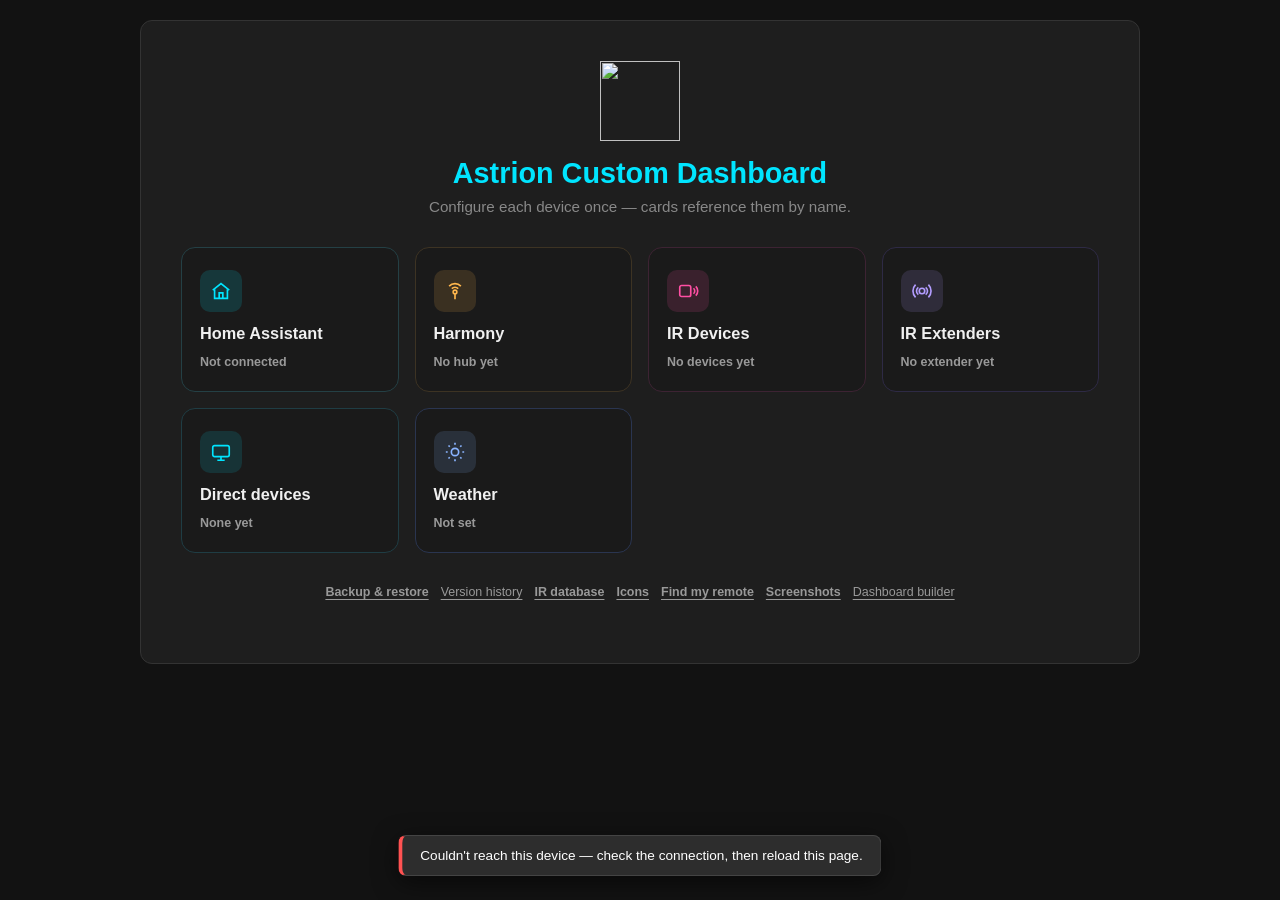
==== app/src/main/assets/docs/devices.html @ 2cccd1a4 "1.5.4-beta: Denon / Marantz receivers and HEOS directly, screenshots of the remote" ====
<!DOCTYPE html>
<html lang="en">
<head>
    <meta charset="UTF-8">
    <meta name="viewport" content="width=device-width, initial-scale=1">
    <title>Astrion Custom — Devices</title>
    <link rel="stylesheet" href="styles.css">
    <!-- Add to home screen (1.4.3): Astrion's icon and name on a phone's home screen. -->
    <link rel="manifest" href="manifest.json">
    <link rel="icon" type="image/png" sizes="192x192" href="icon-192.png">
    <link rel="apple-touch-icon" href="icon-180.png">
    <meta name="theme-color" content="#121212">
    <meta name="mobile-web-app-capable" content="yes">
    <meta name="apple-mobile-web-app-capable" content="yes">
    <meta name="apple-mobile-web-app-status-bar-style" content="black">
    <meta name="apple-mobile-web-app-title" content="Astrion">
</head>
<body>

<div class="layout" style="grid-template-columns:1fr;max-width:1000px;margin:0 auto">
    <div class="editor-pane" style="padding:32px 40px">

        <!-- ---- Home: hero + category tiles ---------------------------- -->
        <div id="viewHome">
            <div class="hub-hero">
                <img src="logo@2x.png" alt="">
                <h1 data-i18n="web_dev_astrion_custom_dashboard">Astrion Custom Dashboard</h1>
                <div class="subtitle" data-i18n="web_dev_configure_each_device_once_cards_reference">Configure each device once — cards reference them by name.</div>
                <div class="subtitle" id="remoteIdentity" style="margin-top:6px;display:none">
                    <span data-i18n="web_dev_this_remote">This remote:</span> <b id="remoteNameLabel"></b>
                    <button type="button" class="secondary" style="margin:0 0 0 6px;padding:2px 10px" onclick="renameRemote()" data-i18n="web_dev_rename">Rename</button>
                </div>
            </div>

            <div class="tile-grid">
                <button type="button" class="tile tile-ha" onclick="showView('viewHa')">
                    <span class="tile-icon"><svg width="22" height="22" viewBox="0 0 24 24" fill="none" stroke="currentColor" stroke-width="1.8" aria-hidden="true"><path d="M3 11l9-7 9 7"></path><path d="M5 10v10h14V10"></path><path d="M10 20v-6h4v6"></path></svg></span>
                    <span class="tile-name" data-i18n="web_config_ha_heading">Home Assistant</span>
                    <span class="tile-count" id="tileHaCount" data-i18n="web_dev_not_connected">Not connected</span>
                </button>
                <button type="button" class="tile tile-harmony" onclick="showView('viewHarmony')">
                    <span class="tile-icon"><svg width="22" height="22" viewBox="0 0 24 24" fill="none" stroke="currentColor" stroke-width="1.8" aria-hidden="true"><circle cx="12" cy="13" r="2"></circle><path d="M8.5 9.5a5 5 0 0 1 7 0M5.6 6.6a9 9 0 0 1 12.8 0M12 15v6"></path></svg></span>
                    <span class="tile-name" data-i18n="web_dev_harmony">Harmony</span>
                    <span class="tile-count" id="tileHarmonyCount" data-i18n="web_dev_no_hub_yet">No hub yet</span>
                </button>
                <button type="button" class="tile tile-ir" onclick="showView('viewIr')">
                    <span class="tile-icon"><svg width="22" height="22" viewBox="0 0 24 24" fill="none" stroke="currentColor" stroke-width="1.8" aria-hidden="true"><rect x="3" y="6" width="12" height="12" rx="2"></rect><path d="M18 9a4 4 0 0 1 0 6M20.5 7a7 7 0 0 1 0 10"></path></svg></span>
                    <span class="tile-name" data-i18n="web_dev_ir_devices">IR Devices</span>
                    <span class="tile-count" id="tileIrCount" data-i18n="web_dev_no_devices_yet">No devices yet</span>
                </button>
                <button type="button" class="tile tile-extender" onclick="showView('viewExtender')">
                    <span class="tile-icon"><svg width="22" height="22" viewBox="0 0 24 24" fill="none" stroke="currentColor" stroke-width="1.8" aria-hidden="true"><circle cx="12" cy="12" r="3"></circle><path d="M5 5a10 10 0 0 0 0 14M19 5a10 10 0 0 1 0 14M8 8a5 5 0 0 0 0 8M16 8a5 5 0 0 1 0 8"></path></svg></span>
                    <span class="tile-name" data-i18n="web_dev_ir_extenders">IR Extenders</span>
                    <span class="tile-count" id="tileExtenderCount" data-i18n="web_dev_no_extender_yet">No extender yet</span>
                </button>
                <button type="button" class="tile tile-direct" onclick="showView('viewDirect')">
                    <span class="tile-icon"><svg width="22" height="22" viewBox="0 0 24 24" fill="none" stroke="currentColor" stroke-width="1.8" aria-hidden="true"><rect x="3" y="5" width="18" height="12" rx="2"></rect><path d="M8 21h8M12 17v4"></path></svg></span>
                    <span class="tile-name" data-i18n="web_dev_direct">Direct devices</span>
                    <span class="tile-count" id="tileDirectCount" data-i18n="web_dev_direct_none">None yet</span>
                </button>
                <button type="button" class="tile tile-weather" onclick="showView('viewWeather')">
                    <span class="tile-icon"><svg width="22" height="22" viewBox="0 0 24 24" fill="none" stroke="currentColor" stroke-width="1.8" aria-hidden="true"><circle cx="12" cy="12" r="4"></circle><path d="M12 2v2M12 20v2M4.9 4.9l1.4 1.4M17.7 17.7l1.4 1.4M2 12h2M20 12h2M4.9 19.1l1.4-1.4M17.7 6.3l1.4-1.4"></path></svg></span>
                    <span class="tile-name" data-i18n="web_dev_weather">Weather</span>
                    <span class="tile-count" id="tileWeatherCount" data-i18n="web_dev_weather_not_set">Not set</span>
                </button>
            </div>

            <div class="utility-row">
                <button type="button" class="link-btn" onclick="showView('viewBackup')" data-i18n="web_dev_backup_and_restore">Backup &amp; restore</button>
                <a href="/builder/#history" data-i18n="web_history_title">Version history</a>
                <button type="button" class="link-btn" onclick="showView('viewIrDatabase')" data-i18n="web_dev_ir_database">IR database</button>
                <button type="button" class="link-btn" onclick="showView('viewIcons')" data-i18n="web_config_icons_heading">Icons</button>
                <button type="button" class="link-btn" onclick="showView('viewRing')" data-i18n="web_config_ring_heading">Find my remote</button>
                <button type="button" class="link-btn" onclick="showView('viewScreenshots')" data-i18n="web_shots_heading">Screenshots</button>
                <a href="/builder/" data-i18n="web_dev_dashboard_builder">Dashboard builder</a>
            </div>
        </div>

        <!-- ---- Home Assistant ------------------------------------------ -->
        <div id="viewHa" class="category-view">
            <button type="button" class="back-link" onclick="showView('viewHome')" data-i18n="web_dev_devices">← Devices</button>
            <h2 class="view-title"><svg width="24" height="24" viewBox="0 0 24 24" fill="none" stroke="currentColor" stroke-width="1.8" aria-hidden="true"><path d="M3 11l9-7 9 7"></path><path d="M5 10v10h14V10"></path><path d="M10 20v-6h4v6"></path></svg><span data-i18n="web_config_ha_heading">Home Assistant</span></h2>

            <div class="section-box">
                <div id="haConnectionSummary" class="hint" data-i18n="web_dev_not_connected_2">Not connected.</div>
                <div class="btn-row" style="margin-top:10px">
                    <button type="button" class="secondary" onclick="openDeviceForm('ha')" data-i18n="web_dev_connection_settings">Connection settings</button>
                </div>
            </div>

            <div id="haDevicesList" style="margin:14px 0"></div>
            <div class="btn-row">
                <button type="button" onclick="openDeviceForm('haEntity')" data-i18n="web_dev_add_device">+ Add device</button>
            </div>

            <div id="haForm" class="section-box" style="display:none;margin-top:14px">
                <h3 class="subsection-title" style="margin-top:0" data-i18n="web_dev_connection">Connection</h3>
                <label>URL</label>
                <input type="text" id="haUrl" placeholder="http://192.168.1.50:8123" data-i18n-attr="placeholder:web_dev_http_192_168_1_50_8123">
                <label data-i18n="web_dev_long_lived_access_token">Long-lived access token</label>
                <input type="password" id="haToken">
                <label data-i18n="web_dev_webhook_id_optional_instant_push_instead">Webhook id (optional — instant push instead of polling)</label>
                <input type="text" id="haWebhookId" placeholder="astrion_push" data-i18n-attr="placeholder:web_dev_astrion_push">
                <div class="btn-row" style="margin-top:10px">
                    <button id="saveHaBtn" onclick="saveHa()" data-i18n="web_save">Save</button>
                    <button class="secondary" onclick="closeDeviceForms()" data-i18n="web_cancel">Cancel</button>
                    <button id="removeHaBtn" class="secondary" style="display:none;color:#ff8a8a" onclick="removeHa()" data-i18n="web_config_harmony_remove_button">Remove</button>
                </div>
            </div>

            <div id="haEntityForm" class="section-box" style="display:none;margin-top:14px">
                <h3 class="subsection-title" style="margin-top:0" data-i18n="web_dev_add_device_2">Add device</h3>
                <div class="hint" data-i18n="web_dev_pick_one_entity_from_home_assistant">
                    Pick one entity from Home Assistant and give it a name — it'll show up
                    under that name in the matching card type in the dashboard builder,
                    instead of typing/guessing its raw entity id there.
                </div>
                <label data-i18n="web_dev_type">Type</label>
                <select id="haEntityDomain" onchange="onHaEntityDomainChange()">
                    <option value="light" data-i18n="web_dev_light">Light</option>
                    <option value="switch" data-i18n="web_dev_switch">Switch</option>
                    <option value="cover" data-i18n="web_dev_cover">Cover</option>
                    <option value="climate" data-i18n="web_preview_climate_name">Climate</option>
                    <option value="media_player" data-i18n="web_dev_media_player">Media Player</option>
                    <option value="camera" data-i18n="web_preview_camera_name">Camera</option>
                    <option value="fan" data-i18n="climate_fan_caption">Fan</option>
                    <option value="vacuum" data-i18n="vacuum_default_name">Vacuum</option>
                    <option value="weather" data-i18n="web_dev_weather">Weather</option>
                    <option value="select" data-i18n="web_dev_select_input_select_select">Select (input_select / select)</option>
                </select>
                <label data-i18n="web_dev_entity">Entity</label>
                <select id="haEntityId" onchange="onHaEntityPicked()"></select>
                <div id="haEntityUnavailableHint" class="hint" style="display:none;color:#e0a000" data-i18n="web_dev_not_connected_to_home_assistant_or">
                    Not connected to Home Assistant, or no entities of this type were found.
                </div>
                <label data-i18n="web_config_harmony_name_label">Name</label>
                <input type="text" id="haEntityName" placeholder="e.g., Salon TV" data-i18n-attr="placeholder:web_dev_e_g_salon_tv">
                <div class="btn-row" style="margin-top:10px">
                    <button id="saveHaEntityBtn" onclick="saveHaEntity()" data-i18n="web_save">Save</button>
                    <button class="secondary" onclick="closeDeviceForms()" data-i18n="web_cancel">Cancel</button>
                    <button id="removeHaEntityBtn" class="secondary" style="display:none;color:#ff8a8a" onclick="removeHaEntityFromForm()" data-i18n="web_config_harmony_remove_button">Remove</button>
                </div>
            </div>
        </div>

        <!-- ---- Harmony --------------------------------------------------- -->
        <div id="viewHarmony" class="category-view">
            <button type="button" class="back-link" onclick="showView('viewHome')" data-i18n="web_dev_devices">← Devices</button>
            <h2 class="view-title"><svg width="24" height="24" viewBox="0 0 24 24" fill="none" stroke="currentColor" stroke-width="1.8" aria-hidden="true"><circle cx="12" cy="13" r="2"></circle><path d="M8.5 9.5a5 5 0 0 1 7 0M5.6 6.6a9 9 0 0 1 12.8 0M12 15v6"></path></svg><span data-i18n="web_dev_harmony">Harmony</span></h2>

            <div id="harmonyHubsList" style="margin-bottom:14px"></div>
            <div class="btn-row">
                <button type="button" onclick="openDeviceForm('harmony')" data-i18n="web_dev_add_hub">+ Add hub</button>
            </div>

            <div id="harmonyForm" class="section-box" style="display:none;margin-top:14px">
                <h3 class="subsection-title" style="margin-top:0" data-i18n="web_dev_hub">Hub</h3>
                <label data-i18n="web_config_harmony_name_label">Name</label>
                <input type="text" id="hubName" placeholder="e.g., Living Room Hub" data-i18n-attr="placeholder:web_dev_e_g_living_room_hub">
                <label data-i18n="web_config_harmony_ip_label">IP address</label>
                <input type="text" id="hubIp" placeholder="192.168.1.60">
                <label data-i18n="web_dev_hub_id">Hub id</label>
                <div class="btn-row">
                    <input type="text" id="hubHubId" placeholder="auto-detected from the IP" style="flex:1" data-i18n-attr="placeholder:web_dev_auto_detected_from_the_ip">
                    <button type="button" id="discoverHubIdBtn" class="secondary" onclick="discoverHarmonyHubId()" data-i18n="web_config_harmony_discover_button">Auto-detect ID</button>
                </div>
                <div class="btn-row" style="margin-top:10px">
                    <button id="saveHarmonyHubBtn" onclick="saveHarmonyHub()" data-i18n="web_save">Save</button>
                    <button class="secondary" onclick="closeDeviceForms()" data-i18n="web_cancel">Cancel</button>
                    <button id="removeHarmonyHubBtn" class="secondary" style="display:none;color:#ff8a8a" onclick="removeHarmonyHubFromForm()" data-i18n="web_config_harmony_remove_button">Remove</button>
                </div>
            </div>
        </div>

        <!-- ---- IR Extenders ------------------------------------------------ -->
        <div id="viewExtender" class="category-view">
            <button type="button" class="back-link" onclick="showView('viewHome')" data-i18n="web_dev_devices">← Devices</button>
            <h2 class="view-title"><svg width="24" height="24" viewBox="0 0 24 24" fill="none" stroke="currentColor" stroke-width="1.8" aria-hidden="true"><circle cx="12" cy="12" r="3"></circle><path d="M5 5a10 10 0 0 0 0 14M19 5a10 10 0 0 1 0 14M8 8a5 5 0 0 0 0 8M16 8a5 5 0 0 1 0 8"></path></svg><span data-i18n="web_dev_ir_extenders">IR Extenders</span></h2>
            <details class="direct-about"><summary data-i18n="web_dev_direct_about">How it works</summary>
            <div class="hint" style="margin-bottom:10px" data-i18n-html="web_dev_extenders_hint">
                Network-connected WiFi IR blasters — point an IR device at one instead of this remote's own built-in IR when it needs to reach a closed cabinet or another room. No Home Assistant required.
                See <a href="https://github.com/dckiller51/astrion-ir-extender" target="_blank" rel="noopener">astrion-ir-extender</a> for the firmware.
            </div>
            </details>
            <div id="extendersList" style="margin-bottom:14px"></div>
            <div class="btn-row">
                <button type="button" onclick="openDeviceForm('extender')" data-i18n="web_dev_add_extender">+ Add extender</button>
            </div>

            <div id="extenderForm" class="section-box" style="display:none;margin-top:14px">
                <h3 class="subsection-title" style="margin-top:0" data-i18n="web_dev_extender">Extender</h3>
                <label data-i18n="web_config_harmony_name_label">Name</label>
                <input type="text" id="extenderName" placeholder="e.g., Living Room Cabinet" data-i18n-attr="placeholder:web_dev_e_g_living_room_cabinet">
                <label data-i18n="web_dev_ip_address_or_hostname">IP address or hostname</label>
                <input type="text" id="extenderHost" placeholder="192.168.1.80">
                <label data-i18n="web_dev_mac_address">MAC address</label>
                <input type="text" id="extenderMac" placeholder="2C:B4:71:FF:C7:98">
                <div class="hint" data-i18n-html="web_dev_extender_mac_hint">
                    Both are on the extender's own web page — open <code>http://&lt;its-ip&gt;/</code> in a browser and look for "Mac Address".
                    The MAC is what keeps this extender's identity stable: IR devices point at it by an id derived from the MAC, so you can rename it,
                    move it to a new IP, or even remove and re-add it later without breaking every device that uses it.
                </div>
                <label style="margin-top:10px" data-i18n="web_dev_extender_outputs">IR outputs</label>
                <select id="extenderOutputs">
                    <option value="1" data-i18n="web_dev_extender_outputs_1">1 (most extenders)</option>
                    <option value="3" data-i18n="web_dev_extender_outputs_3">3: KinCony KC868-AGv3 (built-in LEDs + 2 cables)</option>
                </select>
                <div class="btn-row" style="margin-top:10px">
                    <button id="saveExtenderBtn" onclick="saveExtender()" data-i18n="web_save">Save</button>
                    <button class="secondary" onclick="closeDeviceForms()" data-i18n="web_cancel">Cancel</button>
                    <button id="removeExtenderBtn" class="secondary" style="display:none;color:#ff8a8a" onclick="removeExtenderFromForm()" data-i18n="web_config_harmony_remove_button">Remove</button>
                </div>
            </div>
        </div>

        <!-- ---- Harmony devices / commands (browse + alias) ------------------ -->
        <div id="viewHarmonyDevices" class="category-view">
            <button type="button" class="back-link" onclick="showView('viewHarmony')" data-i18n="web_dev_harmony_2">← Harmony</button>
            <h2 id="harmonyDevicesHubName" style="margin-top:0" data-i18n="web_activity_step_devices">Devices</h2>
            <div id="harmonyDevicesList"></div>
        </div>

        <div id="viewHarmonyCommands" class="category-view">
            <button type="button" class="back-link" onclick="showView('viewHarmonyDevices')" data-i18n="web_dev_devices">← Devices</button>
            <h2 id="harmonyCommandsDeviceName" style="margin-top:0" data-i18n="web_dev_commands">Commands</h2>
            <div class="hint" data-i18n="web_dev_harmony_s_own_name_for_each">
                Harmony's own name for each button, and an optional alias — when set,
                shown instead everywhere you pick a command elsewhere in this app
                (scene tiles, hotkeys, Activities).
            </div>
            <div id="harmonyCommandsList" style="margin-top:14px"></div>
        </div>

        <!-- ---- IR Devices -------------------------------------------------- -->
        <div id="viewIr" class="category-view">
            <button type="button" class="back-link" onclick="showView('viewHome')" data-i18n="web_dev_devices">← Devices</button>
            <h2 class="view-title"><svg width="24" height="24" viewBox="0 0 24 24" fill="none" stroke="currentColor" stroke-width="1.8" aria-hidden="true"><rect x="3" y="6" width="12" height="12" rx="2"></rect><path d="M18 9a4 4 0 0 1 0 6M20.5 7a7 7 0 0 1 0 10"></path></svg><span data-i18n="web_dev_ir_devices">IR Devices</span></h2>
            <div class="hint" data-i18n="web_dev_a_registry_of_named_ir_commands">
                A registry of named IR commands per physical device — works fully offline,
                no Harmony hub, no Home Assistant, no cloud. Referenced by scene_grid tiles
                and by Activities in the dashboard builder.
            </div>

            <div id="irDevicesList" style="margin:14px 0"></div>
            <div class="btn-row">
                <button type="button" onclick="openDeviceForm('ir')" data-i18n="web_dev_add_device">+ Add device</button>
            </div>

            <div id="irForm" class="section-box" style="display:none;margin-top:14px">
                <h3 class="subsection-title" style="margin-top:0" data-i18n="web_harmony_label_device">Device</h3>
                <label data-i18n="web_ui_device_name_label">Device name</label>
                <input type="text" id="irDevName" placeholder="e.g., TV Salon" data-i18n-attr="placeholder:web_ui_device_name_placeholder">

                <label style="margin-top:10px" data-i18n="web_ui_ir_source_question">Where do this device's commands come from?</label>
                <label class="inline-check">
                    <input type="radio" name="irSourceMode" value="inline" checked onchange="onIrSourceModeChange()"> <span data-i18n="web_ui_ir_source_inline">Paste Pronto codes by hand — for a one-off button, or something you learned yourself</span></label>
                <label class="inline-check">
                    <input type="radio" name="irSourceMode" value="reference" onchange="onIrSourceModeChange()"> <span data-i18n="web_ui_ir_source_reference">Reference the ir-database — for a device you picked with the ir-database picker and copied onto the remote</span></label>

                <div id="irInlineForm">
                    <label style="margin-top:10px" data-i18n="web_ui_pronto_label">Paste a Pronto Hex code</label>
                    <input type="text" id="irManualPronto" placeholder="0000 006D 0022 0000 00AC 00AC 0016 0016 ...">
                    <input type="text" id="irManualLabel" placeholder='Label (optional, e.g. "Power")' style="margin-top:6px" data-i18n-attr="placeholder:web_ui_command_label_placeholder">

                    <label style="margin-top:10px" data-i18n="web_ui_save_command_as">Save this command as</label>
                    <input type="text" id="irCommandId" placeholder="e.g., power, hdmi1, volume_up" data-i18n-attr="placeholder:web_ui_command_id_placeholder">
                    <div class="btn-row">
                        <button type="button" class="secondary" onclick="addIrCommand()" data-i18n="web_ui_add_command">+ Add command</button>
                    </div>

                    <div id="irCommandsList" style="margin-top:12px"></div>
                </div>

                <div id="irRefForm" style="display:none">
                    <div class="hint" style="margin-top:10px" id="irRefHint" data-i18n-html="web_dev_ir_ref_hint">
                        Must match exactly what you copied into <code>/sdcard/astrion/ir-database/</code> on the
                        remote — the app resolves the actual commands from that file at runtime, this page
                        never touches ir-database/ itself.
                    </div>

                    <div id="irOnDeviceQuickPick" style="display:none">
                        <label style="margin-top:10px" data-i18n="web_ui_ir_ondevice_label">Already on this remote — pick one</label>
                        <select id="irOnDeviceCategory" onchange="onIrOnDeviceCategoryChange()"><option value="" data-i18n="web_ui_pick_category">— category —</option></select>
                        <select id="irOnDeviceBrand" onchange="onIrOnDeviceBrandChange()" disabled><option value="" data-i18n="web_ui_pick_brand_disabled">— select a category first —</option></select>
                        <select id="irOnDeviceModel" onchange="onIrOnDeviceModelChange()" disabled><option value="" data-i18n="web_ui_pick_model_disabled">— select a brand first —</option></select>
                    </div>

                    <label style="margin-top:10px" data-i18n="web_ui_category_label">Category</label>
                    <select id="irRefCategory"></select>
                    <label data-i18n="web_ui_brand_label">Brand</label>
                    <input type="text" id="irRefBrand" placeholder="e.g., LG" data-i18n-attr="placeholder:web_ui_brand_placeholder">
                    <label data-i18n="web_ui_model_label">Model</label>
                    <input type="text" id="irRefModel" placeholder="e.g., OLED65B8" data-i18n-attr="placeholder:web_ui_model_placeholder">
                    <label style="margin-top:10px" data-i18n="web_dev_known_command_ids_optional_comma_separated">Known command ids (optional, comma-separated — just for autocomplete above and in scene_grid tiles)</label>
                    <input type="text" id="irRefKnownCommands" placeholder="power, hdmi1, volume_up, mute" data-i18n-attr="placeholder:web_dev_power_hdmi1_volume_up_mute">
                </div>

                <label style="margin-top:10px" data-i18n="web_dev_where_should_this_device_s_commands">Where should this device's commands actually get sent from?</label>
                <select id="irTargetSelect" onchange="updateIrOutputRow()"><option value="" data-i18n="web_dev_this_remote_s_own_ir_blaster">— this remote's own IR blaster —</option></select>
                <div class="hint" data-i18n-html="web_dev_ir_target_hint">
                    Same for every card/hotkey that references this device — set it once here, not per-card. Only IR-database-referenced devices (not hand-pasted commands) can target an extender right now.
                    Need one added? Go to <a href="javascript:void(0)" onclick="showView('viewExtender')">IR Extenders</a>.
                </div>
                <div id="irOutputRow" style="display:none">
                    <label style="margin-top:10px" data-i18n="web_dev_ir_output">IR output</label>
                    <select id="irOutputSelect">
                        <option value="1" data-i18n="web_dev_ir_output_1">Built-in IR LEDs</option>
                        <option value="2" data-i18n="web_dev_ir_output_2">Extension cable 1</option>
                        <option value="3" data-i18n="web_dev_ir_output_3">Extension cable 2</option>
                    </select>
                    <div class="hint" data-i18n="web_dev_ir_output_hint">Which of the extender's IR outputs sends this device's commands: stick an extension cable's emitter on the device in a closed cabinet.</div>
                </div>

                <div class="btn-row">
                    <button id="saveIrDeviceBtn" onclick="saveIrDevice()" data-i18n="web_save">Save</button>
                    <button class="secondary" onclick="closeDeviceForms()" data-i18n="web_cancel">Cancel</button>
                    <button id="removeIrDeviceBtn" class="secondary" style="display:none;color:#ff8a8a" onclick="removeIrDeviceFromForm()" data-i18n="web_config_harmony_remove_button">Remove</button>
                </div>
            </div>
        </div>

        <!-- ---- Direct devices (1.4.9): Apple TV, Android TV (androidtv/*.kt), Zidoo / Eversolo
             (zidoo/*.kt) and the ones to come, one tab per kind of device ---------------- -->
        <div id="viewDirect" class="category-view">
            <button type="button" class="back-link" onclick="showView('viewHome')" data-i18n="web_dev_devices">← Devices</button>
            <h2 class="view-title"><svg width="24" height="24" viewBox="0 0 24 24" fill="none" stroke="currentColor" stroke-width="1.8" aria-hidden="true"><rect x="3" y="5" width="18" height="12" rx="2"></rect><path d="M8 21h8M12 17v4"></path></svg><span data-i18n="web_dev_direct">Direct devices</span></h2>
            <div class="hint" style="margin-bottom:14px" data-i18n="web_dev_direct_hint">Controlled by the remote itself over your network, without Home Assistant.</div>
            <div class="direct-tabs" role="tablist">
                <button type="button" role="tab" class="direct-tab" data-tab="tv" onclick="showDirectTab('tv')"><svg width="18" height="18" viewBox="0 0 24 24" fill="none" stroke="currentColor" stroke-width="1.8" aria-hidden="true"><rect x="3" y="5" width="18" height="12" rx="2"></rect><path d="M8 21h8"></path></svg><span data-i18n="web_dev_direct_tab_tv">TV &amp; box</span><span class="direct-count" id="directCountTv">0</span></button>
                <button type="button" role="tab" class="direct-tab" data-tab="players" onclick="showDirectTab('players')"><svg width="18" height="18" viewBox="0 0 24 24" fill="none" stroke="currentColor" stroke-width="1.8" aria-hidden="true"><rect x="3" y="7" width="18" height="10" rx="2"></rect><path d="M10 10l4 2-4 2z"></path></svg><span data-i18n="web_dev_direct_tab_players">Players</span><span class="direct-count" id="directCountPlayers">0</span></button>
                <button type="button" role="tab" class="direct-tab" data-tab="audio" onclick="showDirectTab('audio')"><svg width="18" height="18" viewBox="0 0 24 24" fill="none" stroke="currentColor" stroke-width="1.8" aria-hidden="true"><rect x="6" y="3" width="12" height="18" rx="2"></rect><circle cx="12" cy="14" r="3"></circle><circle cx="12" cy="7" r="1"></circle></svg><span data-i18n="web_dev_direct_tab_audio">Audio</span><span class="direct-count" id="directCountAudio">0</span></button>
                <button type="button" role="tab" class="direct-tab" data-tab="light" onclick="showDirectTab('light')"><svg width="18" height="18" viewBox="0 0 24 24" fill="none" stroke="currentColor" stroke-width="1.8" aria-hidden="true"><path d="M9 18h6M10 21h4M12 3a6 6 0 0 0-4 10.5c.8.8 1 1.5 1 2.5h6c0-1 .2-1.7 1-2.5A6 6 0 0 0 12 3z"></path></svg><span data-i18n="web_dev_direct_tab_light">Lighting</span><span class="direct-count">0</span></button>
            </div>
            <div class="direct-pane" data-pane="tv">
<div id="viewAppleTv" class="direct-block">
            <h3 class="direct-block-title"><svg width="20" height="20" viewBox="0 0 24 24" fill="none" stroke="currentColor" stroke-width="1.8" aria-hidden="true"><rect x="4" y="8" width="16" height="9" rx="2"></rect><path d="M9 20h6"></path></svg><span data-i18n="web_dev_apple_tv">Apple TV</span></h3>
            <details class="direct-about"><summary data-i18n="web_dev_direct_about">How it works</summary>
            <div class="hint" style="margin-bottom:10px" data-i18n-html="web_dev_atv_hint">
                Control an Apple TV directly over your network — no Home Assistant and no Harmony hub needed.
                Each paired Apple TV shows up as a <code>media_player</code> entity (for example <code>media_player.appletv_salon</code>)
                that any media player / source card, button or hotkey can use, and the Apple TV remote card can target it too.
                Your phone or this remote must be on the same network as the Apple TV.
            </div>
            </details>
            <div id="appleTvsList" style="margin-bottom:14px"></div>
            <div class="btn-row">
                <button type="button" onclick="openDeviceForm('appleTv')" data-i18n="web_dev_add_apple_tv">+ Add Apple TV</button>
            </div>

            <div id="appleTvForm" class="section-box" style="display:none;margin-top:14px">
                <h3 class="subsection-title" style="margin-top:0" data-i18n="web_dev_add_an_apple_tv">Add an Apple TV</h3>
                <div id="appleTvScanBox">
                    <div id="appleTvScanStatus" class="hint" data-i18n="web_dev_searching_your_network">Searching your network…</div>
                    <div id="appleTvScanResults" style="margin-top:8px"></div>
                    <div class="btn-row" style="margin-top:10px">
                        <button type="button" class="secondary" onclick="scanAppleTvs()" data-i18n="web_dev_search_again">Search again</button>
                        <button type="button" class="secondary" onclick="closeDeviceForms()" data-i18n="web_cancel">Cancel</button>
                    </div>
                </div>
                <div id="appleTvPinBox" style="display:none">
                    <div class="hint" style="margin-bottom:10px" data-i18n="web_dev_a_4_digit_code_is_now">
                        A 4-digit code is now showing on your TV screen. Enter it below to finish pairing.
                    </div>
                    <label data-i18n="web_dev_code_shown_on_the_tv">Code shown on the TV</label>
                    <input type="text" id="appleTvPin" inputmode="numeric" maxlength="4" placeholder="1234" autocomplete="off">
                    <label data-i18n="web_config_harmony_name_label">Name</label>
                    <input type="text" id="appleTvName" placeholder="e.g., Living Room" data-i18n-attr="placeholder:web_card_ph_name_room">
                    <div class="btn-row" style="margin-top:10px">
                        <button id="appleTvFinishBtn" type="button" onclick="finishAppleTvPairing()" data-i18n="web_dev_pair">Pair</button>
                        <button type="button" class="secondary" onclick="closeDeviceForms()" data-i18n="web_cancel">Cancel</button>
                    </div>
                </div>
                <div id="appleTvMrpOfferBox" style="display:none">
                    <div class="hint" style="margin-bottom:10px" data-i18n-html="web_dev_atv_mrp_offer_hint">
                        Paired. You can also pair for <strong>Now Playing info</strong> (title, artist, artwork,
                        position) — this is a separate, optional pairing; your TV will show a second code. Skip it
                        any time and add it later from the list.
                    </div>
                    <div class="btn-row">
                        <button type="button" onclick="scanAppleTvMrp()" data-i18n="web_dev_also_get_now_playing_info">Also get Now Playing info</button>
                        <button type="button" class="secondary" onclick="closeDeviceForms()" data-i18n="web_dev_skip_for_now">Skip for now</button>
                    </div>
                </div>
                <div id="appleTvMrpScanBox" style="display:none">
                    <div id="appleTvMrpScanStatus" class="hint" data-i18n="web_dev_searching_for_the_now_playing_service">Searching for the Now Playing service…</div>
                    <div id="appleTvMrpScanResults" style="margin-top:8px"></div>
                    <div class="btn-row" style="margin-top:10px">
                        <button type="button" class="secondary" onclick="scanAppleTvMrp()" data-i18n="web_dev_search_again">Search again</button>
                        <button type="button" class="secondary" onclick="closeDeviceForms()" data-i18n="web_cancel">Cancel</button>
                    </div>
                </div>
                <div id="appleTvMrpPinBox" style="display:none">
                    <div class="hint" style="margin-bottom:10px" data-i18n="web_dev_a_second_4_digit_code_is">
                        A second 4-digit code is now showing on your TV. Enter it below to finish.
                    </div>
                    <label data-i18n="web_dev_code_shown_on_the_tv">Code shown on the TV</label>
                    <input type="text" id="appleTvMrpPin" inputmode="numeric" maxlength="4" placeholder="1234" autocomplete="off">
                    <div class="btn-row" style="margin-top:10px">
                        <button id="appleTvMrpFinishBtn" type="button" onclick="finishAppleTvMrpPairing()" data-i18n="web_dev_pair">Pair</button>
                        <button type="button" class="secondary" onclick="closeDeviceForms()" data-i18n="web_cancel">Cancel</button>
                    </div>
                </div>
            </div>
        </div>

<div id="viewAndroidTv" class="direct-block">
            <h3 class="direct-block-title"><svg width="20" height="20" viewBox="0 0 24 24" fill="none" stroke="currentColor" stroke-width="1.8" aria-hidden="true"><rect x="3" y="5" width="18" height="12" rx="2"></rect><path d="M8 21h8"></path></svg><span data-i18n="web_dev_android_tv">Android TV</span></h3>
            <details class="direct-about"><summary data-i18n="web_dev_direct_about">How it works</summary>
            <div class="hint" style="margin-bottom:10px" data-i18n-html="web_dev_adtv_hint">
                Control an Android TV / Google TV (NVIDIA SHIELD, Chromecast with Google TV, Sony, Philips…) directly over your network,
                like the Google TV app does — no Home Assistant and no ADB needed.
                Each paired TV shows up as a <code>media_player</code> entity (for example <code>media_player.androidtv_shield</code>)
                plus a <code>remote</code> entity, usable by the TV remote card, media player / source cards, buttons, hotkeys and Activities.
            </div>

            <div class="hint" style="margin-bottom:10px" data-i18n-html="web_dev_adtv_helper_hint">
                <b>Title, cover and any app:</b> install the optional <b>Astrion TV Helper</b> on the TV (not on the Play Store):
                download <a href="https://github.com/dckiller51/astrion-custom-dashboard/releases/tag/tv-helper" target="_blank" rel="noopener"><code>astrion-tv-helper.apk</code></a>,
                then follow the <a href="https://github.com/dckiller51/astrion-custom-dashboard/wiki/Android-TV#astrion-tv-helper-title-cover-any-app" target="_blank" rel="noopener">wiki steps</a> (ADB install + two permission lines).
                Open it on the TV, then click <b>+ Helper</b> next to the TV and type its code.
            </div>
            </details>
            <div id="androidTvsList" style="margin-bottom:14px"></div>
            <div class="btn-row">
                <button type="button" onclick="openDeviceForm('androidTv')" data-i18n="web_dev_add_android_tv">+ Add Android TV</button>
            </div>

            <div id="androidTvForm" class="section-box" style="display:none;margin-top:14px">
                <h3 class="subsection-title" style="margin-top:0" data-i18n="web_dev_add_an_android_tv">Add an Android TV</h3>
                <div id="androidTvScanBox">
                    <div id="androidTvScanStatus" class="hint" data-i18n="web_dev_searching_your_network">Searching your network…</div>
                    <div id="androidTvScanResults" style="margin-top:8px"></div>
                    <label style="margin-top:12px" data-i18n="web_dev_adtv_manual_ip">Or enter its IP address</label>
                    <div style="display:flex;gap:8px;align-items:center">
                        <input type="text" id="androidTvManualHost" placeholder="192.168.1.50" autocomplete="off" style="flex:1">
                        <button type="button" onclick="startAndroidTvPairingManual()" data-i18n="web_dev_pair">Pair</button>
                    </div>
                    <div class="btn-row" style="margin-top:10px">
                        <button type="button" class="secondary" onclick="scanAndroidTvs()" data-i18n="web_dev_search_again">Search again</button>
                        <button type="button" class="secondary" onclick="closeDeviceForms()" data-i18n="web_cancel">Cancel</button>
                    </div>
                </div>
                <div id="androidTvCodeBox" style="display:none">
                    <div class="hint" style="margin-bottom:10px" data-i18n="web_dev_adtv_code_hint">
                        A 6-character code (digits and letters A–F) is now showing on your TV screen. Enter it below to finish pairing.
                    </div>
                    <label data-i18n="web_dev_code_shown_on_the_tv">Code shown on the TV</label>
                    <input type="text" id="androidTvCode" maxlength="6" placeholder="A1B2C3" autocomplete="off" autocapitalize="characters" style="text-transform:uppercase">
                    <label data-i18n="web_config_harmony_name_label">Name</label>
                    <input type="text" id="androidTvName" placeholder="e.g., Living Room" data-i18n-attr="placeholder:web_card_ph_name_room">
                    <div class="btn-row" style="margin-top:10px">
                        <button id="androidTvFinishBtn" type="button" onclick="finishAndroidTvPairing()" data-i18n="web_dev_pair">Pair</button>
                        <button type="button" class="secondary" onclick="closeDeviceForms()" data-i18n="web_cancel">Cancel</button>
                    </div>
                </div>
            </div>
        </div>

<div id="viewSamsung" class="direct-block">
            <h3 class="direct-block-title"><svg width="20" height="20" viewBox="0 0 24 24" fill="none" stroke="currentColor" stroke-width="1.8" aria-hidden="true"><rect x="3" y="5" width="18" height="12" rx="2"></rect><path d="M8 21h8"></path></svg><span data-i18n="web_dev_samsung">Samsung TV (Tizen)</span></h3>
            <details class="direct-about"><summary data-i18n="web_dev_direct_about">How it works</summary>
            <div class="hint" style="margin-bottom:10px" data-i18n-html="web_dev_samsung_hint">
                Control a Samsung TV with Tizen (2016 onwards) directly over your network, like Samsung's SmartThings phone app — no Home Assistant.
                The TV asks once to allow the remote. Each TV shows up as a <code>media_player</code> entity (for example
                <code>media_player.samsung_salon</code>) with its apps, volume and power, plus a <code>remote</code> entity
                for the TV remote card, buttons, hotkeys and Activities.
            </div>
            <div class="hint" style="margin-bottom:10px" data-i18n-html="web_dev_samsung_power_hint">
                <b>Turning it on:</b> a TV in standby with its network on gets its power key; one fully off is woken with Wake-on-LAN.
                On the TV, turn on <i>Power On with Mobile</i> (Settings › General › Network › Expert Settings; the place changes with the year). A wired connection is the most reliable.
            </div>
            </details>
            <div id="samsungsList" style="margin-bottom:14px"></div>
            <div class="btn-row">
                <button type="button" onclick="openDeviceForm('samsung')" data-i18n="web_dev_add_samsung">+ Add Samsung TV</button>
            </div>

            <div id="samsungForm" class="section-box" style="display:none;margin-top:14px">
                <h3 class="subsection-title" style="margin-top:0" data-i18n="web_dev_add_a_samsung">Add a Samsung TV</h3>
                <div class="hint" style="margin-bottom:10px" data-i18n="web_dev_samsung_form_hint">
                    Turn the TV on, then enter its IP address (TV settings › General › Network › Network Status, or your router's list). The TV then asks to allow the remote: choose Allow with the TV's remote.
                </div>
                <label data-i18n="web_dev_zidoo_ip">IP address</label>
                <input type="text" id="samsungHost" placeholder="192.168.1.45" autocomplete="off">
                <label data-i18n="web_config_harmony_name_label">Name</label>
                <input type="text" id="samsungName" placeholder="e.g., Living Room" data-i18n-attr="placeholder:web_card_ph_name_room">
                <div class="btn-row" style="margin-top:10px">
                    <button id="samsungAddBtn" type="button" onclick="addSamsung()" data-i18n="web_dev_samsung_add_btn">Connect</button>
                    <button type="button" class="secondary" onclick="closeDeviceForms()" data-i18n="web_cancel">Cancel</button>
                </div>
            </div>
        </div>

<div id="viewSky" class="direct-block">
            <h3 class="direct-block-title"><svg width="20" height="20" viewBox="0 0 24 24" fill="none" stroke="currentColor" stroke-width="1.8" aria-hidden="true"><rect x="4" y="8" width="16" height="9" rx="2"></rect><path d="M9 20h6"></path></svg><span data-i18n="web_dev_sky">Sky Q / Sky+ HD</span></h3>
            <details class="direct-about"><summary data-i18n="web_dev_direct_about">How it works</summary>
            <div class="hint" style="margin-bottom:10px" data-i18n-html="web_dev_sky_hint">
                Control a Sky box directly over your network, like Sky's own phone app — no Home Assistant, no pairing.
                Each box shows up as a <code>media_player</code> entity (for example <code>media_player.sky_salon</code>) plus a
                <code>remote</code> entity for the TV remote card, buttons, hotkeys and Activities. A <b>Sky Q</b> also says whether
                it's on or in standby, the channel and the programme on now (with its picture, from Sky's guide); its favourite
                channels are the Sources. A <b>Sky+ HD</b> only takes the remote's keys.
            </div>
            </details>
            <div id="skysList" style="margin-bottom:14px"></div>
            <div class="btn-row">
                <button type="button" onclick="openDeviceForm('sky')" data-i18n="web_dev_add_sky">+ Add Sky box</button>
            </div>

            <div id="skyForm" class="section-box" style="display:none;margin-top:14px">
                <h3 class="subsection-title" style="margin-top:0" data-i18n="web_dev_add_a_sky">Add a Sky box</h3>
                <div class="hint" style="margin-bottom:10px" data-i18n="web_dev_sky_form_hint">
                    Turn the box on, then enter its IP address (Sky Q: Settings › Setup › Network; or your router's list). The remote finds out whether it's a Sky Q or a Sky+ HD.
                </div>
                <label data-i18n="web_dev_zidoo_ip">IP address</label>
                <input type="text" id="skyHost" placeholder="192.168.1.70" autocomplete="off">
                <label data-i18n="web_config_harmony_name_label">Name</label>
                <input type="text" id="skyName" placeholder="e.g., Living Room" data-i18n-attr="placeholder:web_card_ph_name_room">
                <div class="btn-row" style="margin-top:10px">
                    <button id="skyAddBtn" type="button" onclick="addSky()" data-i18n="web_dev_sky_add_btn">Add</button>
                    <button type="button" class="secondary" onclick="closeDeviceForms()" data-i18n="web_cancel">Cancel</button>
                </div>
            </div>
        </div>

<div id="viewLgTv" class="direct-block">
            <h3 class="direct-block-title"><svg width="20" height="20" viewBox="0 0 24 24" fill="none" stroke="currentColor" stroke-width="1.8" aria-hidden="true"><rect x="3" y="5" width="18" height="12" rx="2"></rect><path d="M8 21h8"></path></svg><span data-i18n="web_dev_lgtv">LG TV (webOS)</span></h3>
            <details class="direct-about"><summary data-i18n="web_dev_direct_about">How it works</summary>
            <div class="hint" style="margin-bottom:10px" data-i18n-html="web_dev_lgtv_hint">
                Control an LG TV with webOS directly over your network, the way LG's own phone app does — no Home Assistant.
                The TV asks once to accept the remote. Each TV shows up as a <code>media_player</code> entity (for example
                <code>media_player.lgtv_salon</code>) with its inputs, apps, volume and power, plus a <code>remote</code> entity
                for the TV remote card, buttons, hotkeys and Activities.
            </div>
            <div class="hint" style="margin-bottom:10px" data-i18n-html="web_dev_lgtv_power_hint">
                <b>Turning it on:</b> the TV is woken with Wake-on-LAN. On the TV, turn on <i>Turn on via Wi-Fi</i> (or <i>Mobile TV On</i>)
                in Settings › General › Devices (the name changes with the webOS version). A wired connection is the most reliable.
            </div>
            </details>
            <div id="lgTvsList" style="margin-bottom:14px"></div>
            <div class="btn-row">
                <button type="button" onclick="openDeviceForm('lgtv')" data-i18n="web_dev_add_lgtv">+ Add LG TV</button>
            </div>

            <div id="lgTvForm" class="section-box" style="display:none;margin-top:14px">
                <h3 class="subsection-title" style="margin-top:0" data-i18n="web_dev_add_a_lgtv">Add an LG TV</h3>
                <div class="hint" style="margin-bottom:10px" data-i18n="web_dev_lgtv_form_hint">
                    Turn the TV on, then enter its IP address (TV settings › Network, or your router's list). The TV then asks to accept the remote: accept it with the TV's remote.
                </div>
                <label data-i18n="web_dev_zidoo_ip">IP address</label>
                <input type="text" id="lgTvHost" placeholder="192.168.1.40" autocomplete="off">
                <label data-i18n="web_config_harmony_name_label">Name</label>
                <input type="text" id="lgTvName" placeholder="e.g., Living Room" data-i18n-attr="placeholder:web_card_ph_name_room">
                <div class="btn-row" style="margin-top:10px">
                    <button id="lgTvAddBtn" type="button" onclick="addLgTv()" data-i18n="web_dev_lgtv_add_btn">Pair</button>
                    <button type="button" class="secondary" onclick="closeDeviceForms()" data-i18n="web_cancel">Cancel</button>
                </div>
            </div>
        </div>

            </div>
            <div class="direct-pane" data-pane="players">
<div id="viewZidoo" class="direct-block">
            <h3 class="direct-block-title"><svg width="20" height="20" viewBox="0 0 24 24" fill="none" stroke="currentColor" stroke-width="1.8" aria-hidden="true"><rect x="3" y="7" width="18" height="10" rx="2"></rect><path d="M10 10l4 2-4 2z"></path></svg><span data-i18n="web_dev_zidoo_eversolo">Zidoo / Eversolo</span></h3>
            <details class="direct-about"><summary data-i18n="web_dev_direct_about">How it works</summary>
            <div class="hint" style="margin-bottom:10px" data-i18n-html="web_dev_zidoo_hint">
                Control a Zidoo media player (Z9X, Z10, Z20, UHD3000, UHD8000…) or an Eversolo audio streamer (DMP-A6, DMP-A8…) directly over your network, like Zidoo's own phone app
                does — no Home Assistant, no pairing. Each player shows up as a <code>media_player</code> entity (for example
                <code>media_player.zidoo_z9x</code>) with what it plays, plus a <code>remote</code> entity, usable by the TV remote card,
                media player / source cards, buttons, hotkeys and Activities.
            </div>
            <div class="hint" style="margin-bottom:10px" data-i18n-html="web_dev_zidoo_power_hint">
                <b>Turning it on:</b> a Zidoo that is fully off is woken with Wake-on-LAN, which needs a wired network connection
                and "Wake on LAN" allowed in the player's settings. Older models (such as the Z9S) can't be woken over the network:
                use an IR code for power instead.
            </div>
            </details>
            <div id="zidoosList" style="margin-bottom:14px"></div>
            <div class="btn-row">
                <button type="button" onclick="openDeviceForm('zidoo')" data-i18n="web_dev_add_zidoo">+ Add Zidoo / Eversolo</button>
            </div>

            <div id="zidooForm" class="section-box" style="display:none;margin-top:14px">
                <h3 class="subsection-title" style="margin-top:0" data-i18n="web_dev_add_a_zidoo">Add a Zidoo or an Eversolo</h3>
                <div class="hint" style="margin-bottom:10px" data-i18n="web_dev_zidoo_form_hint">
                    Turn the player on, then enter its IP address (Zidoo settings › Network, or your router's list).
                </div>
                <label data-i18n="web_dev_zidoo_ip">IP address</label>
                <input type="text" id="zidooHost" placeholder="192.168.1.60" autocomplete="off">
                <label data-i18n="web_config_harmony_name_label">Name</label>
                <input type="text" id="zidooName" placeholder="e.g., Living Room" data-i18n-attr="placeholder:web_card_ph_name_room">
                <div class="btn-row" style="margin-top:10px">
                    <button id="zidooAddBtn" type="button" onclick="addZidoo()" data-i18n="web_dev_zidoo_add_btn">Add</button>
                    <button type="button" class="secondary" onclick="closeDeviceForms()" data-i18n="web_cancel">Cancel</button>
                </div>
            </div>
        </div>

            </div>
            <div class="direct-pane" data-pane="audio">
<div id="viewDenon" class="direct-block">
            <h3 class="direct-block-title"><svg width="20" height="20" viewBox="0 0 24 24" fill="none" stroke="currentColor" stroke-width="1.8" aria-hidden="true"><rect x="3" y="7" width="18" height="10" rx="2"></rect><circle cx="16" cy="12" r="2.5"></circle><path d="M6 11h5M6 14h3"></path></svg><span data-i18n="web_dev_denon">Denon / Marantz receiver</span></h3>
            <details class="direct-about"><summary data-i18n="web_dev_direct_about">How it works</summary>
            <div class="hint" style="margin-bottom:10px" data-i18n-html="web_dev_denon_hint">
                Control a Denon or Marantz AV receiver directly over your network, like their own phone app — no Home Assistant, no pairing.
                Each receiver shows up as a <code>media_player</code> entity (for example <code>media_player.denon_salon</code>) with its
                power, volume, mute, inputs (with the names you gave them) and sound modes, plus a <code>remote</code> entity for buttons,
                hotkeys and Activities. It uses the receiver's web API, so it works next to Home Assistant's Denon integration. On a receiver with <b>HEOS</b>, what HEOS plays (title, cover, play / pause, next) and its favorites come with it.
            </div>
            <div class="hint" style="margin-bottom:10px" data-i18n-html="web_dev_denon_power_hint">
                <b>Turning it on:</b> set the receiver's <i>Network Control</i> to <i>Always On</i> (Setup › Network; on a Marantz,
                <i>Auto-Standby</i> / <i>Network Standby</i>), so it answers while in standby.
            </div>
            </details>
            <div id="denonsList" style="margin-bottom:14px"></div>
            <div id="denonInputsEditor" class="section-box" style="display:none;margin-bottom:14px"></div>
            <div class="btn-row">
                <button type="button" onclick="openDeviceForm('denon')" data-i18n="web_dev_add_denon">+ Add Denon / Marantz receiver</button>
            </div>

            <div id="denonForm" class="section-box" style="display:none;margin-top:14px">
                <h3 class="subsection-title" style="margin-top:0" data-i18n="web_dev_add_a_denon">Add a receiver</h3>
                <div class="hint" style="margin-bottom:10px" data-i18n="web_dev_denon_form_hint">
                    Enter the receiver's IP address (Setup › Network › Information, or your router's list). The remote finds its model and the port its web API answers on.
                </div>
                <label data-i18n="web_dev_zidoo_ip">IP address</label>
                <input type="text" id="denonHost" placeholder="192.168.1.60" autocomplete="off">
                <label data-i18n="web_config_harmony_name_label">Name</label>
                <input type="text" id="denonName" placeholder="e.g., Living Room" data-i18n-attr="placeholder:web_card_ph_name_room">
                <div class="btn-row" style="margin-top:10px">
                    <button id="denonAddBtn" type="button" onclick="addDenon()" data-i18n="web_dev_sky_add_btn">Add</button>
                    <button type="button" class="secondary" onclick="closeDeviceForms()" data-i18n="web_cancel">Cancel</button>
                </div>
            </div>
        </div>
            </div>
            <div class="direct-pane" data-pane="light">
                <div class="direct-soon"><svg width="28" height="28" viewBox="0 0 24 24" fill="none" stroke="currentColor" stroke-width="1.8" aria-hidden="true"><path d="M9 18h6M10 21h4M12 3a6 6 0 0 0-4 10.5c.8.8 1 1.5 1 2.5h6c0-1 .2-1.7 1-2.5A6 6 0 0 0 12 3z"></path></svg><span data-i18n="web_dev_direct_soon_light">Coming later: the Philips Hue bridge.</span></div>
            </div>
        </div>

        <!-- ---- Utilities: backup / ir-database / icons / ring ---------------- -->
        <div id="viewBackup" class="category-view">
            <button type="button" class="back-link" onclick="showView('viewHome')" data-i18n="web_dev_devices">← Devices</button>
            <h2 style="margin-top:0" data-i18n="web_dev_backup_and_restore">Backup &amp; restore</h2>

            <h3 class="subsection-title" data-i18n="web_dev_full_backup">Full backup of the remote</h3>
            <div class="hint" data-i18n-html="web_dev_full_backup_hint">
                Everything on this remote in one file: the Home Assistant connection, Harmony hubs, IR extenders,
                Apple TV and Android TV pairings, the remote's name and settings, the dashboard, icons and IR database.
                Keep one before updating the firmware: after a reflash, restoring it brings everything back.
            </div>
            <div class="hint" style="color:#e0a000" data-i18n="web_dev_full_backup_private">It contains your Home Assistant token and pairing keys: keep it private.</div>
            <div class="btn-row" style="margin-top:8px">
                <a class="button-link" href="/backup" data-i18n="web_dev_download_full_backup">Download the full backup</a>
            </div>

            <h3 class="subsection-title" style="margin-top:18px" data-i18n="web_dev_dashboard_only">Dashboard only</h3>
            <div class="hint" data-i18n-html="web_dev_backup_hint">
                dashboard.json holds everything built in the
                <a href="/builder/" style="color:#00E5FF">dashboard builder</a> — pages, cards,
                hotkeys, Activities, theme, and this catalog's IR/Home Assistant devices.
            </div>
            <div class="btn-row" style="margin-top:8px">
                <a class="button-link" href="/dashboard.json" download="dashboard.json" data-i18n="web_dev_download_dashboard">Download dashboard.json</a>
            </div>

            <h3 class="subsection-title" style="margin-top:18px" data-i18n="web_dev_restore_a_backup">Restore a backup</h3>
            <label data-i18n="web_dev_choose_a_backup_file">Choose a backup file</label>
            <input type="file" id="dashboardFile" accept="application/json,.json,application/zip,.zip">
            <div class="hint" style="color:#e0a000" data-i18n="web_dev_restore_which">A full backup (.zip) replaces everything on this remote, then the app restarts. A dashboard.json replaces the pages, cards, hotkeys, Activities, theme and catalog.</div>
            <div class="btn-row" style="margin-top:10px">
                <button id="restoreDashboardBtn" onclick="restoreDashboard()" data-i18n="web_dev_restore">Restore</button>
            </div>
        </div>

        <div id="viewIrDatabase" class="category-view">
            <button type="button" class="back-link" onclick="showView('viewHome')" data-i18n="web_dev_devices">← Devices</button>
            <h2 style="margin-top:0" data-i18n="web_dev_ir_database">IR database</h2>
            <div class="hint" data-i18n="web_dev_category_brand_model_files_for_the">
                Category/brand/model files for the on-device picker shown when adding an
                IR Device (Category → Brand → Model). Pick your device on the external
                ir-sniffer tool, then send the resulting file here.
            </div>
            <a href="https://dckiller51.github.io/astrion-ir-sniffer/" target="_blank" rel="noopener"
               style="display:inline-block;margin:8px 0;color:#00E5FF" data-i18n="web_dev_open_the_ir_database_picker">Open the ir-database picker ↗</a>
            <input type="file" id="irDatabaseFile" accept="application/json,.json">
            <div class="btn-row" style="margin-top:10px">
                <button id="uploadIrDatabaseBtn" onclick="uploadIrDatabase()" data-i18n="web_dev_upload">Upload</button>
            </div>
            <h3 style="margin:18px 0 6px" data-i18n="web_dev_files_on_this_remote">Files on this remote</h3>
            <div id="irDatabaseFilesList"></div>
        </div>

        <!-- ---- Built-in weather (1.3.2, js/weather.js) ---------------------- -->
        <div id="viewWeather" class="category-view">
            <button type="button" class="back-link" onclick="showView('viewHome')" data-i18n="web_dev_devices">← Devices</button>
            <h2 class="view-title"><svg width="24" height="24" viewBox="0 0 24 24" fill="none" stroke="currentColor" stroke-width="1.8" aria-hidden="true"><circle cx="12" cy="12" r="4"></circle><path d="M12 2v2M12 20v2M4.9 4.9l1.4 1.4M17.7 17.7l1.4 1.4M2 12h2M20 12h2M4.9 19.1l1.4-1.4M17.7 6.3l1.4-1.4"></path></svg><span data-i18n="web_dev_weather">Weather</span></h2>
            <div class="section-box" id="weatherBox"></div>
        </div>

        <div id="viewIcons" class="category-view">
            <button type="button" class="back-link" onclick="showView('viewHome')" data-i18n="web_dev_devices">← Devices</button>
            <h2 style="margin-top:0" data-i18n="web_config_icons_heading">Icons</h2>
            <div class="hint" data-i18n="web_dev_upload_pngs_here_to_use_as">
                Upload PNGs here to use as custom icons on scene_grid / button_grid
                cards in the dashboard builder — pick "Choose…" on an icon field there.
            </div>
            <input type="file" id="iconFile" accept="image/png,image/jpeg,image/webp" multiple>
            <div class="hint" data-i18n="web_dev_icons_multiple_hint">You can pick several icons at once (Ctrl / Shift + click, or select them all).</div>
            <div class="hint" data-i18n="web_dev_icons_replace_hint">To replace an icon, upload a file with the same name: it overwrites the old one, and every card using it shows the new one. To remove several, tick them below, then Delete selected.</div>
            <div class="btn-row" style="margin-top:10px">
                <button id="uploadIconBtn" onclick="uploadIcon()" data-i18n="web_dev_upload">Upload</button>
                <button id="importDirectIconsBtn" type="button" class="secondary" onclick="importDirectIcons()" data-i18n="web_dev_icons_import_direct">Import my direct devices' app icons</button>
            </div>
            <div class="hint" data-i18n="web_dev_icons_import_direct_hint">Each device gets its own folder below. An LG TV gives its apps' and inputs' icons, a Samsung TV its apps'; an Apple TV's come from the App Store, a Sky Q's channel logos from Sky (both need the internet). Zidoo, Eversolo and Android TV don't give theirs. The Sources pop-up then shows them, and the icon picker offers them.</div>
            <div id="iconsList" style="margin-top:12px"></div>
        </div>

        <div id="viewScreenshots" class="category-view">
            <button type="button" class="back-link" onclick="showView('viewHome')" data-i18n="web_dev_devices">← Devices</button>
            <h2 style="margin-top:0" data-i18n="web_shots_heading">Screenshots</h2>
            <div class="hint" data-i18n="web_shots_hint">Shows on the remote what you want to capture, then take it from here. Pop-ups drawn over the screen (Sources, confirmations) aren't in the picture. The remote keeps the last 50.</div>
            <div class="btn-row" style="margin-top:10px">
                <button id="shotTakeBtn" onclick="takeScreenshot()" data-i18n="web_shots_take">Take a screenshot</button>
                <button class="secondary" onclick="deleteAllScreenshots()" data-i18n="web_shots_delete_all">Delete all</button>
            </div>
            <div id="shotsList" class="shots-grid" style="margin-top:14px"></div>
        </div>

        <div id="viewRing" class="category-view">
            <button type="button" class="back-link" onclick="showView('viewHome')" data-i18n="web_dev_devices">← Devices</button>
            <h2 style="margin-top:0" data-i18n="web_config_ring_heading">Find my remote</h2>
            <div class="hint" data-i18n="web_dev_plays_this_device_s_own_ringtone">
                Plays this device's own ringtone/alarm/notification sound on loop for a
                bit, so a misplaced tablet or remote can be found by ear.
            </div>
            <label data-i18n="web_config_ring_sound_label">Sound</label>
            <select id="ringSound">
                <option value="ringtone" data-i18n="web_config_ring_sound_ringtone">Ringtone</option>
                <option value="alarm" data-i18n="web_config_ring_sound_alarm">Alarm</option>
                <option value="notification" data-i18n="web_config_ring_sound_notification">Notification</option>
            </select>
            <label data-i18n="web_dev_volume">Volume (%)</label>
            <input type="number" id="ringVolume" value="80" min="1" max="100">
            <label data-i18n="web_config_ring_duration_label">Duration (seconds)</label>
            <input type="number" id="ringDuration" value="15" min="1" max="60">
            <div class="btn-row" style="margin-top:10px">
                <button id="ringBtn" onclick="ringDevice()" data-i18n="web_config_ring_button">Ring</button>
                <button class="secondary" onclick="stopRingDevice()" data-i18n="stop_activity">Stop</button>
            </div>
        </div>

    </div>
</div>

<div id="toast" class="toast"></div>

<script src="js/i18n.js"></script>
<script src="js/weather.js"></script>
<script src="js/androidtv.js"></script>
<script src="js/zidoo.js"></script>
<script src="js/lgtv.js"></script>
<script src="js/sky.js"></script>
<script src="js/samsung.js"></script>
<script src="js/denon.js"></script>
<script src="js/devices-page.js"></script>
<script src="js/screenshots.js"></script>
</body>
</html>
---- app/src/main/assets/docs/styles.css ----
body { font-family: -apple-system, BlinkMacSystemFont, "Segoe UI", Roboto, sans-serif; background: #121212; color: #e0e0e0; margin: 0; padding: 20px; }
  h1 { font-size: 1.3rem; color: #00E5FF; margin: 0 0 4px; }
  .subtitle { color: #888; font-size: 0.85rem; margin-bottom: 20px; }
  .layout { display: flex; gap: 20px; align-items: flex-start; }
  .editor-pane, .preview-pane { flex: 1; background: #1e1e1e; border: 1px solid #333; border-radius: 12px; padding: 20px; min-width: 0; }
  .preview-pane { position: sticky; top: 20px; background: #181818; }
  .beta-switch { position: relative; display: inline-block; width: 40px; height: 22px; }
  .beta-switch input { opacity: 0; width: 0; height: 0; }
  .beta-slider { position: absolute; inset: 0; background-color: #555; transition: .2s; border-radius: 22px; cursor: pointer; }
  .beta-slider:before { position: absolute; content: ""; height: 16px; width: 16px; left: 3px; bottom: 3px; background-color: #fff; transition: .2s; border-radius: 50%; }
  .beta-switch input:checked + .beta-slider { background-color: #00E5FF; }
  .beta-switch input:checked + .beta-slider:before { transform: translateX(18px); }
  h2 { color: #00E5FF; font-size: 1.05rem; margin: 24px 0 10px; }
  .subsection-title { color: #ccc; font-size: 0.85rem; text-transform: uppercase; letter-spacing: 0.04em; margin: 20px 0 8px; padding-top: 14px; border-top: 1px solid #383838; }
  .subsection-title:first-child { margin-top: 0; padding-top: 0; border-top: none; }
  h2:first-child { margin-top: 0; }
  label { font-size: 0.8rem; color: #aaa; display: block; margin: 8px 0 4px; }
  input, select, textarea { width: 100%; padding: 8px; background: #2d2d2d; border: 1px solid #444; color: #fff; border-radius: 6px; box-sizing: border-box; font-size: 0.88rem; }
  textarea { font-family: monospace; resize: vertical; }
  button { background: #00E5FF; color: #121212; border: none; padding: 8px 14px; border-radius: 6px; font-weight: 600; cursor: pointer; font-size: 0.85rem; margin-top: 0px; }
  button:hover { background: #00b8cc; }
  /* A download link styled as a button (1.3.9: backup & restore). */
  a.button-link { display: inline-block; background: #00E5FF; color: #121212; padding: 8px 14px; border-radius: 6px; font-weight: 600; font-size: 0.85rem; text-decoration: none; }
  a.button-link:hover { background: #00b8cc; }
  button.secondary { background: #333; color: #eee; }
  button.secondary:hover { background: #444; }
  button.danger { background: #3a2222; color: #ff8a8a; }
  button.danger:hover { background: #4a2a2a; }
  /* Toast — slide-up notification replacing modal alert() for transient
     confirmations like "Save to device". Stays out of the way (fixed
     bottom-center, non-blocking) and auto-dismisses. */
  .toast {
    position: fixed; bottom: 24px; left: 50%;
    transform: translateX(-50%) translateY(140%);
    background: #2d2d2d; color: #fff; border: 1px solid #444;
    border-left: 4px solid #00E5FF; padding: 12px 18px; border-radius: 8px;
    font-size: 0.85rem; max-width: 90vw; box-shadow: 0 6px 24px rgba(0,0,0,0.55);
    z-index: 10000; opacity: 0; pointer-events: none;
    transition: transform 0.3s ease, opacity 0.3s ease;
  }
  .toast.show { transform: translateX(-50%) translateY(0); opacity: 1; }
  .toast.error { border-left-color: #ff5252; }
  /* 1.4.0: loading screen until dashboard.json is in, and the floating "Save to device". */
  .loading-overlay { position: fixed; inset: 0; background: rgba(18,18,18,0.82); z-index: 9000; display: flex; align-items: center; justify-content: center; }
  .loading-overlay.hidden { display: none; }
  .loading-box { display: flex; align-items: center; gap: 14px; background: #1e1e1e; border: 1px solid #333; border-radius: 12px; padding: 18px 22px; font-size: 0.95rem; }
  .spinner { width: 26px; height: 26px; border: 3px solid #333; border-top-color: #00E5FF; border-radius: 50%; animation: spin 0.8s linear infinite; flex: none; }
  @keyframes spin { to { transform: rotate(360deg); } }
  /* 1.4.0: the preview's header (Save to device, undo, history…) stays on screen while the page scrolls. */
  .preview-head { display: flex; align-items: center; gap: 8px; margin: -20px -20px 12px; padding: 14px 20px 10px; position: sticky; top: 0; z-index: 50; background: #181818; border-radius: 12px 12px 0 0; }
  /* 1.4.2: preview = remote (left) + page tree (right); the tree goes above on a narrow pane. */
  #saveToDeviceFab { white-space: nowrap; }
  .preview-body { display: flex; gap: 16px; align-items: flex-start; }
  .preview-remote-col { flex: 0 0 208px; min-width: 0; }
  .page-tree-col { flex: 1; min-width: 150px; position: sticky; top: 64px; }
  .preview-pane.narrow .preview-body { flex-direction: column; align-items: stretch; }
  .preview-pane.narrow .preview-remote-col { flex-basis: auto; order: 2; }
  .preview-pane.narrow .page-tree-col { order: 1; position: static; }
  .page-tree-head { display: flex; align-items: center; justify-content: space-between; color: #aaa; font-size: 0.8rem; text-transform: uppercase; letter-spacing: 0.04em; margin-bottom: 6px; }
  .page-tree { display: flex; flex-direction: column; gap: 3px; }
  .page-tree-hint { margin-top: 8px; font-size: 0.72rem; }
  .pt-row { display: flex; align-items: center; gap: 6px; padding: 5px 8px; border-radius: 6px; background: #2d2d2d; border: 1px solid #3a3a3a; cursor: grab; font-size: 0.85rem; color: #eee; min-height: 30px; box-sizing: border-box; }
  .pt-row:hover { border-color: #555; }
  .pt-row.active { background: #00E5FF; color: #121212; border-color: #00E5FF; }
  .pt-row.dragging { opacity: 0.4; }
  .pt-row.drop-before { box-shadow: inset 0 3px 0 #00E5FF; }
  .pt-row.drop-after { box-shadow: inset 0 -3px 0 #00E5FF; }
  .pt-row.drop-inside { outline: 2px dashed #00E5FF; outline-offset: -2px; }
  .pt-row.active.drop-before, .pt-row.active.drop-after { box-shadow: inset 0 3px 0 #121212; }
  .pt-name { flex: 1; min-width: 0; overflow: hidden; text-overflow: ellipsis; white-space: nowrap; }
  .pt-toggle { width: 14px; text-align: center; cursor: pointer; opacity: 0.7; flex: none; }
  .pt-badge { font-size: 0.75rem; opacity: 0.85; flex: none; }
  .pt-btn { cursor: pointer; padding: 1px 5px; border-radius: 4px; opacity: 0.6; flex: none; }
  .pt-btn:hover { opacity: 1; background: rgba(255,255,255,0.15); }
  .pt-row.active .pt-btn:hover { background: rgba(0,0,0,0.15); }
  .pt-row .pt-add { visibility: hidden; }
  .pt-row:hover .pt-add, .pt-row.active .pt-add { visibility: visible; }
  /* Grid scene/button form: "+ Add" in the accent colour; while editing one, a green "Save" and a red "Cancel". */
  button.grid-add { background: #00E5FF; color: #121212; }
  button.grid-add.editing { background: #2e7d32; color: #fff; }
  button.grid-add.editing:hover { background: #388e3c; }
  button.grid-cancel { background: #c62828; color: #fff; }
  button.grid-cancel:hover { background: #d32f2f; }
  .version-chip { display: inline-block; padding: 2px 8px; border-radius: 10px; background: #2d2d2d; font-size: 0.8rem; }
  .section-box { background: #252525; padding: 14px; border-radius: 8px; border: 1px solid #383838; margin-bottom: 14px; }
  .row { display: flex; gap: 10px; }
  .row > * { flex: 1; }
  .ha-toolbar { display: flex; align-items: center; gap: 8px; margin-bottom: 14px; }
  .ha-toolbar .tabs { margin-bottom: 0; flex: 1; }
  .ha-icon-btn { background: #2d2d2d; color: #fff; border: 1px solid #444; border-radius: 50%; width: 30px; height: 30px; padding: 0; line-height: 1; font-size: 1.1rem; flex-shrink: 0; }
  .ha-icon-btn:hover { background: #383838; }
  .tabs { display: flex; gap: 8px; margin-bottom: 14px; overflow-x: auto; padding-bottom: 6px; }
  .tab { background: #2d2d2d; border: 1px solid #444; padding: 6px 12px; cursor: pointer; border-radius: 6px; color: #fff; white-space: nowrap; font-size: 0.85rem; display: flex; align-items: center; gap: 8px; }
  .tab.active { background: #00E5FF; color: #121212; font-weight: bold; border-color: #00E5FF; }
  /* The page tab's ✎ is a button, not a drag handle (1.4.1): its own cursor, a hover background. */
  .tab .tab-settings { opacity: 0.7; cursor: pointer; padding: 1px 5px; margin: -1px -5px -1px 0; border-radius: 4px; }
  .tab .tab-settings:hover { opacity: 1; background: rgba(255,255,255,0.18); }
  .tab.active .tab-settings:hover { background: rgba(0,0,0,0.15); }
  .tab.active .tab-settings { color: #121212; }
  /* Drag-to-reorder page tabs — same visual language as the card reorder
     affordances below (.ha-draggable-card), just applied to the tab bar. */
  .tab[draggable="true"] { cursor: grab; }
  .tab[draggable="true"]:active { cursor: grabbing; }
  .tab.dragging { opacity: 0.4; }
  .tab.drag-over { outline: 2px dashed #00E5FF; outline-offset: 2px; }
  /* Card dialog (add/edit) and page dialog reuse .preview-modal, just wider
     and left-aligned like the rest of the form fields, mirroring the way
     Home Assistant edits a card in a dedicated dialog rather than inline. */
  .ha-dialog { width: min(520px, 90vw); max-height: 85vh; overflow-y: auto; text-align: left; }
  .ha-dialog.gallery-mode { width: min(880px, 94vw); }

  /* Card gallery (1.4.9): the card types as tiles, by use, with a search and a "For a device" tab. */
  .gallery-head { display: flex; gap: 10px; margin-bottom: 12px; }
  .gallery-search { flex: 1; display: flex; align-items: center; gap: 8px; background: #252525; border: 1px solid #444; border-radius: 10px; padding: 0 12px; min-height: 42px; color: #888; margin: 0; }
  .gallery-search input { flex: 1; background: transparent; border: none; color: #e0e0e0; font-size: 0.95rem; outline: none; margin: 0; padding: 0; min-width: 0; }
  .gallery-tabs { display: flex; flex-wrap: wrap; gap: 8px; margin-bottom: 14px; }
  .gallery-tab { min-height: 38px; padding: 0 14px; margin: 0; border-radius: 19px; border: 1px solid #444; background: #252525; color: #ddd; font-size: 0.88rem; cursor: pointer; }
  .gallery-tab:hover { border-color: #777; }
  .gallery-tab.active { border-color: #00E5FF; background: #00363d; color: #00E5FF; font-weight: 600; }
  .gallery-grid { display: grid; grid-template-columns: repeat(auto-fill, minmax(230px, 1fr)); gap: 10px; }
  .gallery-tile, .gallery-device {
    display: flex; gap: 12px; align-items: flex-start; text-align: left; margin: 0; padding: 14px; min-height: 64px;
    background: #222; border: 1px solid #383838; border-radius: 12px; color: #e0e0e0; cursor: pointer; font-family: inherit;
  }
  .gallery-tile:hover, .gallery-device:hover { border-color: #00E5FF; }
  .gallery-tile.recommended, .gallery-device.active { border-color: #00E5FF; background: #0f2d33; }
  .gallery-tile-icon { flex-shrink: 0; width: 42px; height: 42px; border-radius: 10px; background: rgba(0,229,255,0.1); color: #00E5FF; display: flex; align-items: center; justify-content: center; }
  .gallery-tile-text { display: flex; flex-direction: column; gap: 3px; min-width: 0; }
  .gallery-tile-text b { font-size: 0.95rem; color: #f0f0f0; }
  .gallery-tile-text span { font-size: 0.8rem; color: #a0a0a0; line-height: 1.35; overflow-wrap: anywhere; }
  .gallery-tile-text .gallery-badge { color: #00E5FF; font-weight: 600; }
  .gallery-devices { display: grid; grid-template-columns: repeat(auto-fill, minmax(200px, 1fr)); gap: 8px; }
  .gallery-device { align-items: center; padding: 10px 12px; min-height: 56px; }
  .gallery-device .gallery-tile-icon { width: 36px; height: 36px; }
  .gallery-suggestions { margin-top: 16px; background: #141414; border: 1px solid #333; border-radius: 12px; padding: 14px; }
  /* Card forms in folding sections (1.4.9). */
  .form-section { border: 1px solid #383838; border-radius: 10px; background: #222; margin: 0 0 10px; }
  .form-section > summary {
    display: flex; align-items: center; gap: 10px; min-height: 46px; padding: 0 14px; cursor: pointer;
    list-style: none; font-weight: 600; color: #f0f0f0; user-select: none;
  }
  .form-section > summary::-webkit-details-marker { display: none; }
  .form-section > summary::before { content: '▸'; color: #888; font-size: 0.85rem; width: 12px; transition: transform 150ms; }
  .form-section[open] > summary::before { transform: rotate(90deg); color: #00E5FF; }
  .form-section-name { flex: 1; }
  .form-section-badge { font-size: 0.75rem; font-weight: 600; color: #00E5FF; background: rgba(0,229,255,0.12); border-radius: 10px; padding: 2px 9px; }
  .form-section-body { padding: 2px 14px 14px; border-top: 1px solid #333; }
  /* Tick boxes that follow each other share a row (1.5.0). */
  .form-check-row { display: flex; flex-wrap: wrap; gap: 8px 20px; margin: 10px 0 4px; }
  .form-check-row > label { margin: 0; flex: 0 1 auto; max-width: 100%; }
  /* A sectioned card form, two fields side by side (1.5.0, the device page's look). */
  .ha-dialog.form-wide:not(.gallery-mode) { width: min(960px, 94vw); }
  .form-grid { display: grid; grid-template-columns: repeat(2, minmax(0, 1fr)); gap: 4px 18px; align-items: start; }
  .form-field { min-width: 0; }
  .form-field.wide { grid-column: 1 / -1; }
  .form-field > label:first-child { margin-top: 10px; }
  @media (max-width: 720px) { .form-grid { grid-template-columns: minmax(0, 1fr); } }
  .gallery-suggestions-title { font-size: 0.9rem; color: #a0a0a0; margin-bottom: 10px; }
  .inline-check { display: flex; align-items: center; gap: 8px; font-size: 0.85rem; color: #ccc; }
  .inline-check input { width: auto; }
  /* Drag-and-drop card reordering in the preview, same interaction as
     dragging a card to a new position in the HA dashboard editor. */
  .ha-draggable-card { cursor: grab; transition: opacity 0.15s ease; }
  .ha-draggable-card.dragging { opacity: 0.4; }
  .ha-draggable-card.drag-over { outline: 2px dashed #00E5FF; outline-offset: 2px; border-radius: 8px; }
  /* Wraps each preview card so card-title (below) can float over a corner
     without affecting layout. NO padding/border/background here on purpose:
     every real card type already draws its own background/radius/padding
     1:1 from Card.kt-equivalent dp values (.preview-cover, .preview-light,
     .preview-climate, etc.) — an extra box here doesn't exist on-device and
     was inflating each card's height, throwing off how many actually fit on
     screen before scrolling. margin-bottom matches PageContent's real
     Arrangement.spacedBy(10.dp) between cards.[cite: 1] */
  .card { position: relative; margin-bottom: 10px; }
  /* Edit/remove affordance for the builder only — never shown on-device.
     Floats over the card's own corner instead of a full-width bar so it
     costs zero extra vertical space (unlike the wrapper above, this WOULD
     throw off the "how many cards fit" preview if it pushed content down).[cite: 1] */
  .card-title {
    position: absolute; top: 4px; right: 4px; z-index: 2;
    background: rgba(0,0,0,0.6); border-radius: 6px; padding: 3px 7px;
    font-size: 0.62rem; color: #aaa; text-transform: uppercase;
    display: flex; align-items: center; gap: 7px; line-height: 1;
  }
  .list-item { background: #1c1c1c; border: 1px solid #333; border-radius: 6px; padding: 8px 10px; margin-bottom: 6px; display: flex; justify-content: space-between; align-items: center; font-size: 0.85rem; gap: 8px; }
  .list-item .remove { color: #ff8a8a; cursor: pointer; font-weight: bold; flex-shrink: 0; }
  .card-title .remove { cursor: pointer; color: #ccc; }
  .card-title .remove:hover { color: #fff; }
  .hint { font-size: 0.75rem; color: #777; margin-top: 4px; }
  .hint-row { display: flex; flex-wrap: wrap; gap: 4px 16px; }
  .hint-row .inline-check { display: flex; align-items: center; gap: 6px; font-size: 0.8rem; color: #ccc; margin: 0; }
  .hint-row .inline-check input { margin: 0; }
  #jsonOutput { height: 260px; margin-top: 8px; color: #00ff66; }
  .btn-row { display: flex; gap: 8px; flex-wrap: wrap; }
  .btn-row button { margin-top: 0; }

  /* ---- Devices home: hero + category tiles ------------------------------ */
  .hub-hero { text-align: center; padding: 8px 0 32px; }
  .hub-hero img { width: 80px; height: 80px; display: block; margin: 0 auto 16px; animation: hub-hero-in 700ms ease-out; }
  .hub-hero h1 { font-size: 1.8rem; margin: 0 0 8px; }
  .hub-hero .subtitle { margin-bottom: 0; font-size: 0.95rem; }
  @keyframes hub-hero-in {
    from { opacity: 0; transform: scale(0.85); filter: drop-shadow(0 0 0 rgba(0,229,255,0)); }
    60% { filter: drop-shadow(0 0 22px rgba(0,229,255,0.55)); }
    to { opacity: 1; transform: scale(1); filter: drop-shadow(0 0 0 rgba(0,229,255,0)); }
  }
  @media (prefers-reduced-motion: reduce) {
    .hub-hero img { animation: none; }
  }

  /* Screenshots of the remote (1.5.4, devices.html › Screenshots) */
  .shots-grid { display: grid; grid-template-columns: repeat(auto-fill, minmax(150px, 1fr)); gap: 12px; }
  .shot { border: 1px solid rgba(255,255,255,0.12); border-radius: 10px; padding: 8px; background: rgba(255,255,255,0.03); }
  .shot img { width: 100%; border-radius: 6px; display: block; cursor: zoom-in; background: #000; }
  .shot-meta { color: var(--muted); font-size: 12px; margin: 6px 0; }
  .shot-actions { display: flex; gap: 6px; }
  .shot-actions a, .shot-actions button { flex: 1; margin: 0; padding: 4px 6px; font-size: 13px; text-align: center; }

  .tile-grid { display: grid; grid-template-columns: repeat(2, 1fr); gap: 16px; margin-bottom: 28px; }
  @media (min-width: 480px) {
    .tile-grid { grid-template-columns: repeat(4, 1fr); }
  }
  .tile {
    background: #1a1a1a; border: 1px solid #333; border-radius: 14px; padding: 22px 18px;
    text-align: left; cursor: pointer; font-family: inherit; color: inherit;
    display: flex; flex-direction: column; gap: 12px; transition: border-color 150ms, transform 150ms;
    -webkit-tap-highlight-color: transparent;
  }
  .tile:hover { transform: translateY(-2px); }
  .tile:active { transform: scale(0.97); }
  .tile .tile-icon { width: 42px; height: 42px; border-radius: 10px; display: flex; align-items: center; justify-content: center; font-size: 1.3rem; }
  .tile .tile-name { font-size: 1.02rem; font-weight: 600; color: #f0f0f0; }
  .tile .tile-count { font-size: 0.78rem; color: #999; }
  .tile.tile-ha { border-color: #244045; } .tile.tile-ha:hover, .tile.tile-ha:focus-visible { border-color: #00E5FF; }
  .tile.tile-ha .tile-icon { background: rgba(0,229,255,0.14); color: #00E5FF; }
  .tile.tile-harmony { border-color: #3d3323; } .tile.tile-harmony:hover, .tile.tile-harmony:focus-visible { border-color: #FFB74D; }
  .tile.tile-harmony .tile-icon { background: rgba(255,183,77,0.14); color: #FFB74D; }
  .tile.tile-ir { border-color: #3d2333; } .tile.tile-ir:hover, .tile.tile-ir:focus-visible { border-color: #FF4FA3; }
  .tile.tile-ir .tile-icon { background: rgba(255,79,163,0.14); color: #FF4FA3; }
  .tile.tile-appletv { border-color: #333; } .tile.tile-appletv:hover, .tile.tile-appletv:focus-visible { border-color: #d8d8d8; }
  .tile.tile-appletv .tile-icon { background: rgba(216,216,216,0.1); color: #d8d8d8; }
  .tile.tile-androidtv { border-color: #24452f; } .tile.tile-androidtv:hover, .tile.tile-androidtv:focus-visible { border-color: #3DDC84; }
  .tile.tile-androidtv .tile-icon { background: rgba(61,220,132,0.12); color: #3DDC84; }
  .tile.tile-zidoo { border-color: #4a3a1a; } .tile.tile-zidoo:hover, .tile.tile-zidoo:focus-visible { border-color: #F5A623; }
  .tile.tile-zidoo .tile-icon { background: rgba(245,166,35,0.12); color: #F5A623; }

  .tile.tile-direct { border-color: #1f3d44; } .tile.tile-direct:hover, .tile.tile-direct:focus-visible { border-color: #00E5FF; }
  .tile.tile-direct .tile-icon { background: rgba(0,229,255,0.12); color: #00E5FF; }

  /* Direct devices (1.4.9): a tab per kind of device. */
  .view-title { display: flex; align-items: center; gap: 10px; margin-top: 0; }
  .view-title svg { color: #00E5FF; flex-shrink: 0; }
  .direct-tabs { display: flex; flex-wrap: wrap; gap: 8px; border-bottom: 1px solid #333; padding-bottom: 12px; margin-bottom: 18px; }
  .direct-tab {
    display: inline-flex; align-items: center; gap: 8px; min-height: 42px; padding: 0 14px; margin: 0;
    border-radius: 10px; border: 1px solid #444; background: #1a1a1a; color: #ddd; font-size: 0.92rem; cursor: pointer;
  }
  .direct-tab:hover { border-color: #777; }
  .direct-tab.active { border-color: #00E5FF; background: #00363d; color: #00E5FF; font-weight: 600; }
  .direct-count { font-size: 0.78rem; color: #999; background: #2a2a2a; border-radius: 9px; padding: 1px 7px; }
  .direct-tab.active .direct-count { color: #00E5FF; background: rgba(0,229,255,0.12); }
  .direct-block + .direct-block { margin-top: 28px; padding-top: 22px; border-top: 1px solid #2c2c2c; }
  .direct-block-title { display: flex; align-items: center; gap: 10px; margin: 0 0 10px; font-size: 1.1rem; color: #f0f0f0; }
  .direct-block-title svg { color: #00E5FF; }
  .direct-soon { display: flex; align-items: center; gap: 12px; color: #999; background: #1a1a1a; border: 1px dashed #444; border-radius: 12px; padding: 18px; }
  #appleTvsList, #androidTvsList, #zidoosList, #haDevicesList, #harmonyHubsList, #extendersList, #irDevicesList { display: grid; grid-template-columns: repeat(auto-fill, minmax(320px, 1fr)); gap: 12px; }
  .device-card { display: flex; gap: 14px; align-items: center; background: #1a1a1a; border: 1px solid #333; border-radius: 12px; padding: 14px 16px; min-width: 0; }
  .device-card-icon { flex-shrink: 0; width: 52px; height: 52px; border-radius: 12px; background: #252525; display: flex; align-items: center; justify-content: center; }
  .device-card-icon .device-kind-icon { margin: 0; vertical-align: 0; }
  .device-card-text { flex: 1; min-width: 0; display: flex; flex-direction: column; gap: 3px; }
  .device-card-text b { font-size: 1rem; color: #f0f0f0; }
  .device-card-details { font-size: 0.8rem; color: #999; overflow-wrap: anywhere; }
  .device-card-tags { display: flex; flex-wrap: wrap; gap: 6px; margin-top: 4px; }
  .device-card-tags .device-badge { margin-left: 0; }
  .device-card-actions { display: flex; flex-direction: column; align-items: flex-end; gap: 6px; white-space: nowrap; font-size: 0.85rem; }
  .device-state { font-size: 0.75rem; border-radius: 9px; padding: 1px 8px; background: #2a2a2a; color: #bbb; white-space: nowrap; }
  .device-state.tone-ok { background: #16351c; color: #8fe09a; }
  .device-state.tone-warn { background: #3a3220; color: #f1cf7a; }
  .device-state.tone-bad { background: #3d1f1f; color: #ff9a9a; }
  .device-state.tone-off { background: #2a2a2a; color: #aaa; }
  .direct-about { margin: 0 0 14px; }
  .direct-about > summary { cursor: pointer; color: #9fdfe6; font-size: 0.85rem; list-style: none; }
  .direct-about > summary::-webkit-details-marker { display: none; }
  .direct-about > summary::before { content: 'ⓘ '; }
  .direct-about[open] > summary { margin-bottom: 8px; }
  .device-kind-icon { display: inline-flex; vertical-align: -4px; margin-right: 8px; color: #00E5FF; }
  .device-badge { font-size: 0.75rem; color: #ccc; background: #2d2d2d; border-radius: 9px; padding: 1px 8px; margin-left: 4px; white-space: nowrap; }

  .utility-row { display: flex; flex-wrap: wrap; gap: 8px; justify-content: center; margin-bottom: 28px; }
  .utility-row a, .utility-row button.link-btn {
    font-size: 0.78rem; color: #999; background: none; border: none; padding: 4px 2px;
    text-decoration: underline; text-underline-offset: 3px; cursor: pointer; font-family: inherit;
  }
  .utility-row a:hover, .utility-row button.link-btn:hover { color: #ccc; }

  .category-view { display: none; }
  .back-link { display: inline-flex; align-items: center; gap: 6px; color: #999; text-decoration: none; font-size: 0.85rem; margin-bottom: 16px; cursor: pointer; background: none; border: none; font-family: inherit; padding: 0; }
  .back-link:hover { color: #eee; }

  /* Toggle switches instead of native checkboxes — same HTML (plain
     <input type="checkbox">), just restyled, so every existing checkbox in
     the app (card option forms, hotkeys, page dialog...) picks this up with
     no markup changes needed. */
  input[type="checkbox"] {
    -webkit-appearance: none; -moz-appearance: none; appearance: none;
    width: 38px !important; height: 22px !important; min-width: 38px;
    background: #3a3a3a; border: 1px solid #4a4a4a; border-radius: 999px;
    position: relative; cursor: pointer; padding: 0; margin: 0;
    vertical-align: middle; flex-shrink: 0; box-sizing: border-box;
    transition: background 0.15s ease, border-color 0.15s ease;
  }
  input[type="checkbox"]::before {
    content: ''; position: absolute; top: 1px; left: 1px;
    width: 18px; height: 18px; border-radius: 50%;
    background: #ccc;
    transition: transform 0.15s ease, background 0.15s ease;
  }
  input[type="checkbox"]:hover { border-color: #666; }
  input[type="checkbox"]:checked { background: #00E5FF; border-color: #00E5FF; }
  input[type="checkbox"]:checked::before { transform: translateX(16px); background: #121212; }
  input[type="checkbox"]:focus-visible { outline: 2px solid #00E5FF; outline-offset: 2px; }

  /* Device-frame preview: a fully HTML/CSS recreation of the physical
     SANYTRON remote (replaces the old remote.png photo overlay — no more
     measuring crop coordinates on a photo, the frame's own dimensions ARE
     the source of truth). App content renders inside .remote-screen, sized
     to the real HA100 resolution (480x800) via .remote-screen-scaler below,
     status bar included, so the preview matches what actually runs
     on-device. Tap the screen to expand it into a larger modal — editing at
     the small in-frame size isn't practical.[cite: 1] */

  /* remote_test.html (the source for this whole block) had a page-wide
     `* { box-sizing: border-box; }` reset that didn't carry over when this
     was merged into the builder's own styles.css (which sets box-sizing
     per-rule instead of globally). Every width/height value below assumes
     border-box — without this, padding/border were adding ON TOP of the
     specified sizes instead of being included in them, so .remote-frame
     rendered 212x884 instead of 208x880, .remote-screen-container 240px
     wide instead of 208px, each zone 186px instead of 178px, etc. — the
     screen and every button progressively drifting out of position/off the
     edge. Scoped to this subtree only, not added to the rest of the file.
     .remote-screen is listed separately (not just covered by ".remote-frame
     *") because openPreviewModal() moves it out into #modalScreenSlot,
     outside .remote-frame entirely — without its own explicit entry here it
     would silently lose border-box the moment it's expanded.[cite: 1] */
  .remote-frame-scale-wrap, .remote-frame, .remote-frame *,
  .remote-screen, .remote-screen * { box-sizing: border-box; }

  /* .remote-frame is a fixed 208x880px design (matches the physical device's
     proportions) — this wrapper scales it via updateRemoteFrameScale()
     (preview.js) to fit whatever width is actually available, using a CSS
     transform + a JS-measured height (deliberately not `aspect-ratio`: that
     turned out unreliable across browsers/webviews for the old remote.png
     crop and cost a debugging round-trip, so this preview avoids it
     entirely). Never scales up past 1:1 (see updateRemoteFrameScale).[cite: 1] */
  .remote-frame-scale-wrap { width: 100%; max-width: 208px; margin: 0 auto; overflow: hidden; }
  .remote-frame {
    width: 208px; height: 880px;
    transform-origin: top left;
    position: relative;
    background: #111215; border-radius: 20px; border: 2px solid #8a94a0;
    box-shadow: 0 0 0 1px #4a525d, 0 25px 60px rgba(0, 0, 0, 0.95), inset 0 1px 2px rgba(255, 255, 255, 0.2);
    user-select: none; overflow: hidden;
  }

  .remote-screen-container {
    position: absolute; top: 0; left: 0; width: 100%; height: 324px;
    background: linear-gradient(135deg, #1f2229 0%, #08080a 50%, #15171c 100%);
    padding: 20px 16px 32px 16px;
    border-bottom: 1px solid #2a2d35;
    display: flex; justify-content: center;
  }
  /* Pure clipping/sizing box (164x272px at the frame's native 208px width) —
     does NOT size any content itself; .remote-screen-scaler below does
     that, always at the device's true dp size, then gets scaled down/up by
     updateRemoteScreenScale() (preview.js) via a CSS transform to exactly
     fill whatever pixel width this box currently has (164px in-frame, 349px
     expanded, or anything in between on window resize). That's what keeps
     every child element's raw-px sizing (copied 1:1 from the app's dp/sp
     values, e.g. .pc-icon's 42px = CoverIcon's 42.dp) proportionally
     correct at ANY preview size, not just one specific width.[cite: 1] */
  .remote-screen {
    width: 164px; height: 272px;
    overflow: hidden; border-radius: 4px;
    background: var(--bg); border: 1px solid #050608;
    cursor: zoom-in;
    display: flex; flex-direction: column;
  }
  /* True dp size of the device's screen: 480x800px physical ÷ its active
     density (Settings -> Developer options -> "Override density" if set,
     else the physical density; check both with `adb shell wm density`).
     Currently 480px / (220/160) ≈ 349dp wide, 800/(220/160) ≈ 582dp tall.
     If you change the device's density override, recompute both the same
     way (this is independent of the frame's own 164x272 screen cutout size
     above — it's the app's real dp canvas, always 480:800 in proportion).[cite: 1] */
  .remote-screen-scaler {
    width: 349px; height: 582px;
    transform-origin: top left;
    display: flex; flex-direction: column;
    flex-shrink: 0; /* belt-and-braces: never let flex contexts resize this away from its true dp size, which the scale-factor maths above assumes */
    position: relative; /* anchors .preview-add-fab below */
  }
  /* Floating "+" button, fixed to the bottom-right corner of the screen
     itself (not the scrolling card list) so it's visible the instant the
     preview is opened — same spot/role as the FAB in the Home Assistant
     dashboard editor. Sized in the same true-dp px scale as everything else
     here, so it stays proportionally correct at thumbnail or expanded size. */
  .preview-add-fab {
    position: absolute; right: 16px; bottom: 16px; z-index: 5;
    width: 52px; height: 52px; border-radius: 50%;
    background: #00E5FF; color: #121212; border: none;
    font-size: 28px; font-weight: 600; line-height: 1;
    display: flex; align-items: center; justify-content: center;
    box-shadow: 0 4px 14px rgba(0,0,0,0.5);
    cursor: pointer; padding: 0;
  }
  .preview-add-fab:hover { background: #00b8cc; }
  /* Sized to match TopStatusBar.kt exactly: 30dp height, 14dp horizontal
     padding, 13sp clock text, 16dp wifi/battery icons.[cite: 1] */
  .remote-status-bar {
    flex: 0 0 auto; height: 30px; background: #000;
    display: grid; grid-template-columns: 1fr auto 1fr; align-items: center;
    box-sizing: border-box; padding: 0 14px; font-size: 13px; color: #dfe6ea;
    font-variant-numeric: tabular-nums;
  }
  .remote-status-bar .sb-wifi, .remote-status-bar .sb-battery { font-size: 16px; }
  .remote-status-bar .sb-wifi { justify-self: start; }
  .remote-status-bar .sb-time { justify-self: center; }
  .remote-status-bar .sb-battery { justify-self: end; }
  /* Matches PageContent's real padding: 10dp horizontal, 8dp vertical.[cite: 1] */
  .remote-screen-content { flex: 1; overflow-y: auto; overflow-x: hidden; padding: 8px 10px; box-sizing: border-box; }
  .remote-tap-hint { text-align: center; font-size: 0.72rem; color: #666; margin-top: 8px; }

  /* --- physical buttons: mirror the real remote's layout/labels; no
     on-click behaviour (nothing to trigger from a builder preview), but
     hover/focus glow the same cyan as the real device's touch feedback, and
     data-hwkey buttons get a persistent glow when a hotkey is already bound
     to them — see updateHardwareKeyHighlights() in hotkeys.js. --- */
  .hw-btn {
    background: linear-gradient(180deg, #22252c 0%, #141518 100%);
    color: #8c929c; border: 1px solid #25272e; border-radius: 4px; cursor: default;
    display: flex; align-items: center; justify-content: center; position: relative;
    min-width: 0; min-height: 0;
  }
  .hw-btn svg { width: 20px; height: 20px; z-index: 2; }
  .icon-stroke { fill: none; stroke: currentColor; stroke-width: 2; stroke-linecap: round; stroke-linejoin: round; }
  .icon-fill { fill: currentColor; stroke: none; }
  .hw-btn.btn-large30 svg { width: 30px; height: 30px; }
  .hw-btn.btn-play-pause svg { width: 14px; height: 14px; }
  .recessed-pill::before {
    content: ''; position: absolute; width: 55px; height: 24px; border-radius: 12px;
    background: #0c0d0f; border: 1px solid #08080a;
    top: 50%; left: 50%; transform: translate(-50%, -50%); z-index: 1;
  }
  .hw-btn:hover, .hw-btn:focus,
  .dpad-btn:hover, .dpad-btn:focus,
  .dpad-ok:hover, .dpad-ok:focus {
    background: linear-gradient(180deg, #333844 0%, #1f2229 100%);
    color: #ffffff; border-color: #00e5ff;
    box-shadow: 0 0 8px rgba(0, 229, 255, 0.4);
  }
  /* Bound to a short-press hotkey (global or on the active page). */
  .hw-btn.hw-assigned, .dpad-btn.hw-assigned, .dpad-ok.hw-assigned {
    border-color: #00e5ff;
    box-shadow: 0 0 6px rgba(0, 229, 255, 0.45);
  }
  /* Bound to a long-press hotkey ONLY (no short-press binding). */
  .hw-btn.hw-assigned-long-only, .dpad-btn.hw-assigned-long-only, .dpad-ok.hw-assigned-long-only {
    border-color: #e6b422;
    box-shadow: 0 0 6px rgba(230, 180, 34, 0.45);
  }
  /* Layered on top of hw-assigned when a button has BOTH a short- and a
     long-press binding, so the amber ring reads as "plus a long-press",
     rather than overriding the cyan short-press glow entirely. */
  .hw-btn.hw-has-long, .dpad-btn.hw-has-long, .dpad-ok.hw-has-long {
    outline: 2px solid #e6b422; outline-offset: 1px;
  }

  .remote-zone-container {
    background: #0d0e11; border: 1px solid #282c36; border-radius: 8px; padding: 3px;
    box-shadow: 0 4px 10px rgba(0, 0, 0, 0.6);
    position: absolute; left: 15px; width: 178px;
  }
  .remote-zone-1 { top: 345px; height: 48px; display: flex; justify-content: space-between; gap: 3px; }
  .btn-retour { flex: 1; height: 100%; }
  .btn-home { flex: 1.8; height: 100%; border-radius: 4px; }
  .btn-power { flex: 1; height: 100%; color: #fff; }

  .remote-zone-2 { top: 410px; height: 128px; position: absolute; }
  .quad-grid {
    display: grid; grid-template-columns: 1fr 1fr; grid-template-rows: 1fr 1fr; gap: 3px;
    width: 100%; height: 100%; background: transparent; border: none; padding: 0; box-shadow: none;
  }
  .quad-btn { border-radius: 4px; font-size: 13px; font-weight: 600; }
  .top-left { justify-content: flex-start; padding-left: 10px; }
  .top-right { justify-content: flex-end; padding-right: 10px; }
  .bottom-left { justify-content: flex-start; padding-left: 10px; }
  .bottom-right { justify-content: flex-end; padding-right: 10px; }

  /* CORRECTION DU DÉCALAGE : Centrage parfait via transform identique à remote_test.html[cite: 3] */
  .hw-dpad {
    position: absolute; 
    top: 50%; 
    left: 50%;
    transform: translate(-50%, -50%);
    width: 90px; height: 90px; border-radius: 50%; background: #141518;
    border: 1px solid #2d3340; box-shadow: 0 0 10px rgba(0, 0, 0, 0.9);
    z-index: 2; overflow: hidden;
  }
  .dpad-btn {
    position: absolute; background: linear-gradient(180deg, #22252c 0%, #141518 100%);
    border: 1px solid #22252c; display: flex; align-items: center; justify-content: center; color: #8c929c;
  }
  .dpad-top { top: 2px; left: 26px; width: 38px; height: 32px; border-radius: 4px 4px 2px 2px; }
  .dpad-bottom { bottom: 2px; left: 26px; width: 38px; height: 32px; border-radius: 2px 2px 4px 4px; }
  .dpad-left { top: 26px; left: 2px; width: 32px; height: 38px; border-radius: 4px 2px 2px 4px; }
  .dpad-right { top: 26px; right: 2px; width: 32px; height: 38px; border-radius: 2px 4px 4px 2px; }
  .dpad-btn svg { width: 16px; height: 16px; }
  .dpad-ok {
    position: absolute; top: 50%; left: 50%; transform: translate(-50%, -50%);
    width: 38px; height: 38px; border-radius: 50%;
    background: linear-gradient(180deg, #282c37 0%, #15171d 100%);
    border: 1px solid #3d4352; color: #e2e8f0; font-weight: 600; font-size: 11px;
    display: flex; align-items: center; justify-content: center; z-index: 3;
  }

  .remote-zone-3 {
    top: 555px; height: 80px; display: grid;
    grid-template-columns: repeat(4, 1fr); grid-template-rows: repeat(2, 1fr); gap: 3px;
  }
  .btn-wide-micro { grid-column: span 2; border-radius: 4px; }

  .remote-zone-4 { top: 650px; height: 42px; display: grid; grid-template-columns: repeat(4, 1fr); gap: 3px; }
  .btn-color-stripe { position: relative; }
  .btn-color-stripe::after {
    content: ''; position: absolute; width: 16px; height: 3px; border-radius: 2px;
    top: 50%; left: 50%; transform: translate(-50%, -50%);
  }
  .stripe-red::after { background: #e54d42; }
  .stripe-green::after { background: #2fb04a; }
  .stripe-blue::after { background: #287be6; }
  .stripe-yellow::after { background: #e6b422; }

  .sanytron-logo {
    position: absolute; top: 780px; left: 50%; transform: translateX(-50%);
    font-weight: 800; font-size: 15px; letter-spacing: 1.5px; color: #3b4049;
  }

  /* Expanded modal view — the same .remote-screen node is moved in here on
     click, so no rendering logic is duplicated.[cite: 1] */
  .preview-modal { display: none; position: fixed; inset: 0; background: rgba(0,0,0,0.7); z-index: 1000; align-items: center; justify-content: center; }
  .preview-modal.open { display: flex; }
  .preview-modal-inner { position: relative; background: #181818; border: 1px solid #333; border-radius: 12px; padding: 24px; }
  .preview-modal-close { position: absolute; top: 10px; right: 10px; z-index: 10; background: #333; color: #eee; border: none; border-radius: 6px; padding: 5px 11px; cursor: pointer; font-size: 0.9rem; }
  /* Same 349x582dp size as .remote-screen-scaler above (their maths live
     next to that rule) — makes updateRemoteScreenScale() apply a scale of
     ~1 here, so the modal renders crisp instead of visibly scaled. Overrides
     the frame's 164x272 in-frame cutout size, which is meaningless once
     .remote-screen is moved out into the modal (see openPreviewModal).[cite: 1] */
  .remote-screen.expanded { width: 349px; height: 582px; cursor: default; }

  /* Icon field: text input (still editable by hand) + a live thumbnail +
     "Choose…" button that opens the icon-picker modal below. The thumbnail
     and picker both only resolve when the builder is served by the device
     itself (see iconUrl() in cards.js) — harmless no-ops otherwise.[cite: 1] */
  .icon-field-row { display: flex; gap: 8px; align-items: center; }
  .icon-field-row input { flex: 1; }
  .icon-field-thumb { width: 34px; height: 34px; flex: 0 0 auto; border-radius: 7px; background: #2d2d2d; object-fit: contain; padding: 3px; box-sizing: border-box; display: none; }
  .icon-field-thumb.shown { display: block; }
  .icon-field-row button.secondary { margin-top: 0; flex: 0 0 auto; white-space: nowrap; }
  /* apple_tv_remote app shortcuts editor (cards.js renderAtvAppsList) */
  .atv-app-row { border: 1px solid #383838; border-radius: 10px; background: #242424; padding: 4px 12px 12px; margin: 8px 0; }
  .atv-app-fields { display: grid; grid-template-columns: minmax(0, 3fr) minmax(0, 2fr); gap: 10px; }
  .atv-app-actions { display: flex; align-items: center; gap: 6px; margin-top: 10px; }
  .atv-app-actions button { margin-top: 0; }
  .atv-app-actions button:disabled { opacity: 0.35; cursor: default; }
  .atv-app-spacer { flex: 1; }
  label.atv-app-color { display: flex; align-items: center; gap: 8px; margin: 0; }
  /* power.js: entities kept live while quiet */
  .power-chips { display: flex; flex-wrap: wrap; gap: 6px; margin: 6px 0; }
  .power-chip { display: inline-flex; align-items: center; gap: 4px; background: #2d2d2d; border: 1px solid #383838; border-radius: 14px; padding: 2px 4px 2px 10px; font-size: 12px; }
  .power-chip button { margin: 0; padding: 0 7px; line-height: 20px; }
  .power-add-row { display: grid; grid-template-columns: minmax(0, 1fr) auto; gap: 8px; align-items: center; }
  .power-add-row button { margin-top: 0; white-space: nowrap; }
  #powerBox code { font-size: 11px; background: #2d2d2d; padding: 1px 4px; border-radius: 4px; word-break: break-all; }
  .atv-app-color input[type="color"] { width: 40px; height: 30px; padding: 2px; flex: 0 0 auto; cursor: pointer; }

  .icon-picker-inner { width: 380px; max-width: 90vw; }
  .icon-picker-grid { display: grid; grid-template-columns: repeat(auto-fill, minmax(68px, 1fr)); gap: 10px; max-height: 360px; overflow-y: auto; margin-top: 10px; }
  .icon-picker-item { display: flex; flex-direction: column; align-items: center; gap: 4px; cursor: pointer; padding: 8px 4px; border-radius: 8px; background: #202020; border: 1px solid #333; }
  .icon-picker-item:hover { background: #2a2a2a; border-color: #00E5FF; }
  .icon-picker-item img { width: 36px; height: 36px; object-fit: contain; background: #2d2d2d; border-radius: 7px; padding: 4px; box-sizing: border-box; }
  .icon-picker-item span { font-size: 0.65rem; color: #aaa; max-width: 68px; overflow: hidden; text-overflow: ellipsis; white-space: nowrap; }
  .icon-picker-empty, .icon-picker-error { color: #888; font-size: 0.82rem; padding: 20px 4px; text-align: center; }

  /* Real cards never show their config type name, edit/remove icons, or
     entity id — only the zoomed/expanded view (an editing aid) does.[cite: 1] */
  .remote-screen:not(.expanded) .card-title,
  .remote-screen:not(.expanded) .hint {
    display: none;
  }

  .preview-apple-remote, .preview-tv-remote { background: var(--card); border-radius: 24px; padding: 20px; display: flex; flex-direction: column; align-items: center; gap: 18px; max-width: 260px; margin: 0 auto; }
  .preview-trackpad { width: 160px; height: 160px; background: var(--control); border-radius: 50%; position: relative; display: flex; align-items: center; justify-content: center; }
  .preview-inner-select { width: 46px; height: 46px; background: var(--control); border-radius: 50%; opacity: 0.7; }
  .preview-row-buttons { display: flex; justify-content: space-around; width: 100%; gap: 10px; }
  .preview-pill { background: var(--control); border-radius: 50px; padding: 8px 16px; font-size: 12px; color: var(--text); }
  .preview-play-btn { width: 44px; height: 44px; background: var(--control); border-radius: 50%; display: flex; align-items: center; justify-content: center; color: var(--text); }
  .preview-grid { display: grid; gap: 8px; min-width: 0; }
  .preview-tile { background: #2a2a2a; border-radius: 8px; padding: 10px; font-size: 0.82rem; text-align: center; min-width: 0; overflow: hidden; text-overflow: ellipsis; white-space: nowrap; box-sizing: border-box; }

  /* scene_grid / button_grid tiles — sized to match the real on-device tile
     dp values 1:1 (see SceneGridCard.kt / ButtonGridCard.kt), same convention
     as the other preview-* card styles below.[cite: 1] */
  .preview-scene-tile, .preview-button-tile {
    display: flex; flex-direction: column; align-items: center; justify-content: center;
    border-radius: 14px; box-sizing: border-box; padding: 6px; overflow: hidden; min-width: 0;
  }
  .preview-scene-tile.has-icon, .preview-button-tile.has-icon { height: 74px; }
  .preview-scene-tile.no-icon { height: 58px; }
  .preview-scene-tile.fill { height: 120px; }
  .preview-button-tile.has-icon { height: 68px; }
  .preview-button-tile.no-icon { height: 48px; }
  .preview-scene-tile .st-icon, .preview-scene-tile .st-icon-spacer { width: 28px; height: 28px; object-fit: contain; flex: 0 0 auto; }
  .preview-scene-tile.fill .st-icon { width: 100%; height: 100%; object-fit: contain; flex: 1 1 auto; }
  .preview-button-tile .bt-icon { width: 32px; height: 32px; object-fit: contain; flex: 0 0 auto; margin-bottom: 4px; }
  .preview-scene-tile .st-label {
    font-size: 12px; font-weight: 500; text-align: center; margin-top: 6px; max-width: 100%;
    white-space: nowrap; overflow: hidden; text-overflow: ellipsis;
  }
  .preview-scene-tile.no-icon .st-label { font-size: 15px; margin-top: 0; }
  .preview-button-tile .bt-label {
    color: inherit; font-size: 12px; font-weight: 500; text-align: center; max-width: 100%;
    white-space: nowrap; overflow: hidden; text-overflow: ellipsis;
  }
  .preview-button-tile.no-icon { background: var(--control); color: var(--text); }
  .preview-button-tile.has-icon { background: var(--control); color: var(--text); }
  .preview-button-tile.no-icon .bt-label { font-size: 15px; }
  .preview-scene-tile[data-vis], .preview-button-tile[data-vis] { outline: 1px dashed var(--accent); outline-offset: -3px; }

  /* cover card — mirrors CoverCard.kt's 3 layouts (default / horizontal / vertical)[cite: 1] */
  .preview-cover { border-radius: 18px; background: var(--card); padding: 12px 14px; box-sizing: border-box; }
  .preview-cover.layout-horizontal { display: flex; align-items: center; gap: 12px; }
  .preview-cover.layout-default { display: flex; flex-direction: column; gap: 12px; }
  .preview-cover.layout-vertical { display: flex; flex-direction: column; align-items: center; gap: 8px; }
  .pc-icon { width: 42px; height: 42px; border-radius: 12px; background: var(--control); display: flex; align-items: center; justify-content: center; flex: 0 0 auto; }
  .pc-icon.pc-icon-lg { width: 48px; height: 48px; }
  .pc-icon svg { width: 24px; height: 24px; fill: var(--icon); }
  .pc-namestate { display: flex; flex-direction: column; min-width: 0; }
  .pc-namestate.pc-center { align-items: center; text-align: center; }
  .pc-name { color: var(--text); font-size: 16px; font-weight: 600; white-space: nowrap; overflow: hidden; text-overflow: ellipsis; max-width: 100%; }
  .pc-state { color: var(--muted); font-size: 13px; }
  .pc-controls { display: flex; gap: 8px; }
  .pc-controls.pc-full { width: 100%; justify-content: space-evenly; }
  .pc-btn { width: 44px; height: 44px; border-radius: 50%; background: var(--control); display: flex; align-items: center; justify-content: center; flex: 0 0 auto; }
  .pc-btn svg { width: 24px; height: 24px; fill: var(--icon); }
  .pc-btn.pc-disabled { opacity: 0.35; }
  /* Mushroom-style draggable slider (position/tilt/brightness) — mirrors CoverCard.kt's
     and LightCard.kt's PercentSlider composable, static (non-interactive) in this preview.[cite: 1] */
  .pc-slider { position: relative; width: 100%; height: 36px; border-radius: 18px; background: var(--inset); overflow: hidden; box-sizing: border-box; display: flex; align-items: center; justify-content: center; }
  .pc-slider-fill { position: absolute; left: 0; top: 0; bottom: 0; border-radius: 18px; }
  .pc-slider-label { position: relative; color: var(--text); font-size: 13px; font-weight: 600; z-index: 1; }
  .pc-cycle-btn { width: 36px; height: 36px; border-radius: 50%; background: var(--control); display: flex; align-items: center; justify-content: center; flex: 0 0 auto; cursor: help; }
  .pc-cycle-btn svg { width: 22px; height: 22px; fill: var(--icon); }
  .preview-light { border-radius: 18px; background: var(--card); padding: 12px 14px; box-sizing: border-box; }
  .preview-light.layout-horizontal { display: flex; align-items: center; gap: 12px; }
  .preview-light.layout-default { display: flex; flex-direction: column; gap: 10px; }
  .preview-light.layout-vertical { display: flex; flex-direction: column; align-items: center; gap: 8px; }
  .pc-icon.pl-icon svg { fill: currentColor; }
  /* Mushroom-style colour swatch row — mirrors LightCard.kt's ColorSwatchRow composable.[cite: 1] */
  .pl-color-row { display: flex; gap: 8px; flex-wrap: wrap; }
  .pl-swatch { width: 28px; height: 28px; border-radius: 50%; flex: 0 0 auto; box-shadow: 0 0 0 1px rgba(255,255,255,0.15) inset; }

  /* media_player card — mirrors MediaPlayerCard.kt's compact Mushroom-style tile[cite: 1] */
  .preview-media { border-radius: 18px; background: var(--card); padding: 12px 14px; box-sizing: border-box; display: flex; flex-direction: column; gap: 10px; }
  .pm-row { display: flex; align-items: center; gap: 12px; }
  .pm-avatar { width: 42px; height: 42px; border-radius: 50%; background: var(--control); display: flex; align-items: center; justify-content: center; flex: 0 0 auto; overflow: hidden; }
  .pm-avatar svg { width: 22px; height: 22px; fill: var(--icon); }
  .pm-controls { display: flex; align-items: center; gap: 8px; }
  .pm-btn { width: 36px; height: 36px; border-radius: 10px; background: var(--control); display: flex; align-items: center; justify-content: center; flex: 0 0 auto; }
  .pm-btn.pm-accent { background: var(--accent2); }
  .pm-btn svg { width: 18px; height: 18px; fill: var(--text); }
  .pm-btn.pm-swap { margin-left: auto; }
  .preview-media-full { border-radius: 20px; background: var(--card); padding: 16px; box-sizing: border-box; display: flex; flex-direction: column; align-items: center; gap: 14px; }
  .pm-art { width: 100%; aspect-ratio: 1.2; border-radius: 16px; background: var(--control); background-size: cover; background-position: center; display: flex; align-items: center; justify-content: center; }
  .pm-art svg { width: 48px; height: 48px; fill: rgba(255,255,255,0.6); }
  .pm-full-title { color: var(--text); font-size: 20px; font-weight: 700; text-align: center; }
  .pm-full-subtitle { color: var(--muted); font-size: 14px; text-align: center; }
  .pm-progress { width: 100%; height: 4px; border-radius: 2px; background: rgba(255,255,255,0.2); overflow: hidden; }
  .pm-progress-fill { height: 100%; background: var(--accent2); }
  .pm-full-controls { display: flex; justify-content: space-evenly; align-items: center; width: 100%; }
  .pm-full-btn { width: 50px; height: 50px; border-radius: 50%; background: var(--control); display: flex; align-items: center; justify-content: center; opacity: 0.6; }
  .pm-full-btn.pm-big { width: 64px; height: 64px; }
  .pm-full-btn.pm-accent { background: var(--accent2); opacity: 1; }
  .pm-full-btn svg { width: 24px; height: 24px; fill: #fff; }

  .preview-clock-weather { background: var(--card); border-radius: 18px; padding: 12px; display: flex; align-items: center; gap: 12px; }
  .preview-clock-weather .cw-emoji { font-size: 34px; }
  .preview-clock-weather .cw-time { color: var(--text); font-size: 26px; font-weight: 300; line-height: 1.1; }
  .preview-clock-weather .cw-date { color: var(--muted); font-size: 12px; }
  .preview-clock-weather .cw-right { text-align: right; color: var(--muted); font-size: 11px; }
  .preview-clock-weather .cw-temp { color: var(--text); font-size: 20px; font-weight: 600; }
  .preview-clock-weather-wrap { display: flex; flex-direction: column; gap: 8px; }
  .cw-forecast-row { display: flex; align-items: center; gap: 8px; font-size: 12px; color: var(--muted); }
  .cw-forecast-row .cw-fday { width: 34px; }
  .cw-forecast-row .cw-femoji { width: 22px; text-align: center; }
  .cw-forecast-row .cw-flow { width: 30px; text-align: right; }
  .cw-forecast-row .cw-fhigh { width: 30px; text-align: right; color: var(--text); font-weight: 600; }
  .cw-forecast-row .cw-fbar { flex: 1; height: 6px; border-radius: 3px; background: var(--control); position: relative; overflow: hidden; }
  .cw-forecast-row .cw-fbar-fill { position: absolute; top: 0; bottom: 0; background: linear-gradient(90deg, var(--success), var(--amber)); border-radius: 3px; }

  .preview-vacuum { background: var(--card); border-radius: 20px; padding: 14px; }
  .preview-vacuum .vc-header { display: flex; align-items: center; justify-content: space-between; font-size: 13px; color: var(--muted); }
  .preview-vacuum .vc-name { color: var(--text); font-size: 16px; font-weight: 600; }
  .preview-vacuum .vc-rooms { display: flex; flex-wrap: wrap; gap: 6px; margin-top: 10px; }
  .preview-vacuum .vc-room { background: var(--control); color: var(--text); border-radius: 10px; padding: 6px 10px; font-size: 12px; }

  .preview-climate { background: var(--card); border-radius: 16px; padding: 12px; color: var(--text); }
  .preview-climate .cc-header { display: flex; align-items: center; justify-content: space-between; margin-bottom: 8px; }
  .preview-climate .cc-name { font-size: 14px; font-weight: 600; }
  .preview-climate .cc-power { width: 26px; height: 26px; border-radius: 50%; background: var(--success); color: #fff; display: flex; align-items: center; justify-content: center; }
  .preview-climate .cc-power.is-off { background: var(--danger); color: #fff; }
  .preview-climate .cc-temp-row { display: flex; align-items: center; justify-content: space-between; margin-bottom: 10px; }
  .preview-climate .cc-stepper { width: 34px; height: 34px; border-radius: 50%; background: var(--control); display: flex; align-items: center; justify-content: center; color: var(--icon); font-size: 18px; flex-shrink: 0; }
  .preview-climate .cc-temp-col { text-align: center; }
  .preview-climate .cc-temp { font-size: 26px; font-weight: 700; }
  .preview-climate .cc-temp-range { font-size: 22px; }
  .preview-climate .cc-current { font-size: 11px; color: var(--muted); }
  .preview-climate .cc-caption { font-size: 10px; color: var(--muted); font-weight: 600; margin: 6px 0 3px; }
  .preview-climate .cc-row { display: flex; gap: 5px; margin-bottom: 5px; }
  .preview-climate .cc-chip { flex: 1; height: 28px; border-radius: 8px; background: var(--control); color: var(--muted); display: flex; align-items: center; justify-content: center; font-size: 11px; }
  .preview-climate .cc-chip-selected { background: var(--accent2); color: #fff; }
  .preview-climate .cc-chip svg { width: 16px; height: 16px; }

  .preview-fan { background: var(--card); border-radius: 16px; padding: 12px; color: var(--text); }
  .preview-fan .fx-header { display: flex; align-items: center; justify-content: space-between; margin-bottom: 8px; }
  .preview-fan .fx-name { font-size: 14px; font-weight: 600; }
  .preview-fan .fx-power { width: 26px; height: 26px; border-radius: 50%; background: var(--success); color: #fff; display: flex; align-items: center; justify-content: center; font-size: 13px; }
  .preview-fan .fx-power.is-off { background: var(--danger); color: #fff; }
  .preview-fan .fx-caption { font-size: 10px; color: var(--muted); font-weight: 600; margin: 6px 0 3px; }
  .preview-fan .fx-row { display: flex; gap: 5px; margin-bottom: 5px; }
  .preview-fan .fx-chip { flex: 1; height: 28px; border-radius: 8px; background: var(--control); color: var(--muted); display: flex; align-items: center; justify-content: center; font-size: 11px; }
  .preview-fan .fx-chip-selected { background: var(--accent2); color: #fff; }
  .preview-fan .fx-pct-row { display: flex; align-items: center; justify-content: space-between; }
  .preview-fan .fx-pct-btn { width: 30px; height: 30px; border-radius: 50%; background: var(--control); display: flex; align-items: center; justify-content: center; color: var(--icon); }
  .preview-fan .fx-pct { font-size: 16px; font-weight: 600; }
  .preview-fan-simple { display: flex; align-items: center; justify-content: space-between; padding: 12px 16px; border-radius: 18px; background: var(--control); }
  .preview-fan-simple .fs-name { font-size: 15px; font-weight: 600; }
  .preview-fan-simple .fs-state { font-size: 12px; color: var(--muted); }
  .preview-fan-step { display: flex; flex-direction: column; padding: 8px 12px; border-radius: 18px; background: var(--control); }
  .preview-fan-step .fs-step-name { font-size: 15px; font-weight: 600; color: var(--text); margin-bottom: 4px; }
  .preview-fan-step .fs-step-row { display: flex; align-items: center; justify-content: space-between; }
  .preview-fan-step .fs-step-btn { width: 36px; height: 36px; border-radius: 50%; background: var(--inset); display: flex; align-items: center; justify-content: center; color: var(--icon); font-size: 20px; font-weight: 700; }
  .preview-fan-step .fs-step-pct { font-size: 20px; font-weight: 700; color: var(--text); }

  /* Entity autocomplete dropdown — attached to Entity ID inputs in the card
     edit form by attachEntityAutocomplete() in preview.js. Floats below the
     input, same width, dark theme to match the editor. */
  .ea-dropdown { position: fixed; z-index: 9999; background: #2d2d2d; border: 1px solid #444; border-radius: 6px; max-height: 260px; overflow-y: auto; box-shadow: 0 6px 18px rgba(0,0,0,0.5); }
  .ea-item { display: flex; flex-direction: column; align-items: stretch; padding: 6px 10px; cursor: pointer; font-size: 0.82rem; gap: 1px; }
  .ea-item:hover { background: #383838; }
  .ea-item.ea-selected { background: #00E5FF; color: #121212; }
  .ea-item.ea-selected .ea-name { color: #333; }
  .ea-id { font-family: monospace; font-size: 0.74rem; color: #9a9a9a; white-space: nowrap; overflow: hidden; text-overflow: ellipsis; }
  .ea-name { color: #e0e0e0; overflow-wrap: anywhere; }
  .ea-item.ea-selected .ea-id { color: #333; }
  .ea-more { padding: 4px 10px; font-size: 0.75rem; color: #666; font-style: italic; }

  /* ---- Theme & Colors form ---- */
  .theme-group-label { font-size: 0.72rem; font-weight: 700; color: #00E5FF; text-transform: uppercase; letter-spacing: 0.5px; margin: 12px 0 4px; }
  .theme-group-label:first-child { margin-top: 0; }
  .theme-row { display: flex; align-items: center; gap: 8px; margin: 5px 0; }
  .theme-swatch { width: 34px !important; height: 34px; min-width: 34px; padding: 2px; border: 1px solid #444; border-radius: 6px; background: #2d2d2d; cursor: pointer; flex: 0 0 auto; }
  .theme-hex { width: 90px; flex: 0 0 auto; font-family: monospace; text-transform: uppercase; }
  .theme-token-label { margin: 0; font-size: 0.8rem; color: #ccc; flex: 1; min-width: 0; }
  .theme-reset-btn { flex: 0 0 auto; width: 28px; height: 28px; min-width: 28px; padding: 0; margin: 0; background: #2d2d2d; color: #aaa; border: 1px solid #444; border-radius: 6px; font-size: 1rem; line-height: 1; cursor: pointer; display: flex; align-items: center; justify-content: center; }
  .theme-reset-btn:hover { background: #383838; color: #fff; }
  .theme-reset-btn.is-default { opacity: 0.3; cursor: default; }
  .theme-reset-btn.is-default:hover { background: #2d2d2d; color: #aaa; }
  /* Card editor variant: no label, so the hex field flexes to fill width. */
  .theme-row-card .theme-hex { flex: 1 1 auto; width: auto; }

  /* ---- Theme CSS variables (preview surface) ----
     Defaults match the app's compiled-in ThemeConfig. Overridden at runtime
     by applyThemeToPreview() in theme.js, which sets these on .remote-screen. */
  .remote-screen {
    --bg: #0E2229; --card: #1B343D; --inset: #152B33; --control: #2C4C58;
    --text: #E6F0F1; --muted: #93AFB6; --icon: #CBDCE0;
    --accent: #6EA8FE; --accent2: #4C6EF5; --amber: #FFC24B;
    --danger: #E06767; --success: #4CAF50;
  }
/* monitor card "marquee": one line, scrolls when the value overflows (MonitorCard.kt basicMarquee). */
.mon-marquee { overflow: hidden; white-space: nowrap; min-width: 0; font-weight: 500; }
.mon-marquee span { display: inline-block; padding-left: 0; animation: mon-marquee 8s linear infinite; }
@keyframes mon-marquee { 0%, 15% { transform: translateX(0); } 85%, 100% { transform: translateX(min(0px, calc(-100% + 120px))); } }
  .history-badge { font-size: 0.75rem; padding: 1px 8px; border-radius: 10px; background: #1f3a40; color: #00E5FF; }
  .history-badge.pinned { background: #3a331f; color: #ffcf5c; }
  .secondary-link { display: inline-flex; align-items: center; padding: 6px 12px; border-radius: 6px; background: #2d2d2d; color: #eee; text-decoration: none; font-size: 0.85rem; border: 1px solid #444; }
  .ha-icon-btn:disabled { opacity: 0.35; cursor: default; }
  #historyList button:disabled { opacity: 0.35; cursor: default; }

/* Deep link target (#hotkeys…): a short highlight once scrolled to. */
.deeplink-flash { animation: deeplinkFlash 1.6s ease-out; border-radius: 6px; }
@keyframes deeplinkFlash { 0%, 40% { background: rgba(0, 229, 255, .22); box-shadow: 0 0 0 6px rgba(0, 229, 255, .22); } 100% { background: transparent; box-shadow: none; } }

/* Built-in weather (js/weather.js) */
.tile.tile-extender { border-color: #2e2a45; } .tile.tile-extender:hover, .tile.tile-extender:focus-visible { border-color: #B39DFF; }
.tile.tile-extender .tile-icon { background: rgba(179,157,255,0.14); color: #B39DFF; }
.tile.tile-weather { border-color: #2a3550; } .tile.tile-weather:hover, .tile.tile-weather:focus-visible { border-color: #8AB4FF; }
.tile.tile-weather .tile-icon { background: rgba(138,180,255,0.14); color: #8AB4FF; }
.weather-place { display: flex; align-items: center; gap: 8px; flex-wrap: wrap; margin-bottom: 6px; }
.weather-place button { margin-left: auto; }
.weather-result { display: block; width: 100%; text-align: left; margin-top: 6px; }

  /* 1.4.3: the builder on a phone. One column, the preview first (no longer sticky), bigger
     touch targets, and 16px inputs so iOS doesn't zoom in on every field. */
  @media (max-width: 760px) {
    body { padding: 12px; }
    .layout { flex-direction: column; align-items: stretch; gap: 14px; }
    .editor-pane, .preview-pane { padding: 14px; }
    .preview-pane { position: static; order: -1; }
    .preview-head { flex-wrap: wrap; row-gap: 8px; margin: -14px -14px 12px; padding: 12px 14px 10px; }
    input, select, textarea { font-size: 16px; }
    button { min-height: 40px; }
    .preview-head { gap: 6px; }
    .preview-head .ha-icon-btn { min-width: 36px; min-height: 36px; width: 36px; height: 36px; padding: 0; }
    pre, table { max-width: 100%; overflow-x: auto; }
  }

  /* 1.4.3: hotkey scope labels, green when the key applies on the page shown, amber when not. */
  .hk-scope { display: inline-block; padding: 1px 7px; border-radius: 9px; font-size: 0.74rem; font-weight: 600; border: 1px solid; }
  .hk-scope.hk-on { color: #4caf50; border-color: #4caf50; background: rgba(76, 175, 80, 0.12); }
  .hk-scope.hk-off { color: #ffb300; border-color: #ffb300; background: rgba(255, 179, 0, 0.12); }
  .list-item.hk-active { border-left: 3px solid #4caf50; }
  .list-item.hk-replaced { border-left: 3px solid #ffb300; color: #9a9a9a; }
  .list-item.hk-replaced b { color: #9a9a9a; }
  .hk-legend { margin-top: 8px; }

  /* 1.4.3: folded sections of the builder's left pane. */
  details.fold { margin: 0; }
  details.fold > summary { cursor: pointer; list-style: none; display: flex; align-items: center; gap: 8px; margin: 18px 0 10px; }
  details.fold > summary::-webkit-details-marker { display: none; }
  details.fold > summary::before { content: "▸"; color: #00E5FF; font-size: 0.9rem; transition: transform 150ms; }
  details.fold[open] > summary::before { transform: rotate(90deg); }
  details.fold > summary h2 { display: inline-block; margin: 0; }

  /* 1.4.4: ↑ ↓ to reorder Activities. */
  .list-item .move { color: #bbb; }
  .list-item .move-spacer { display: inline-block; width: 1em; }
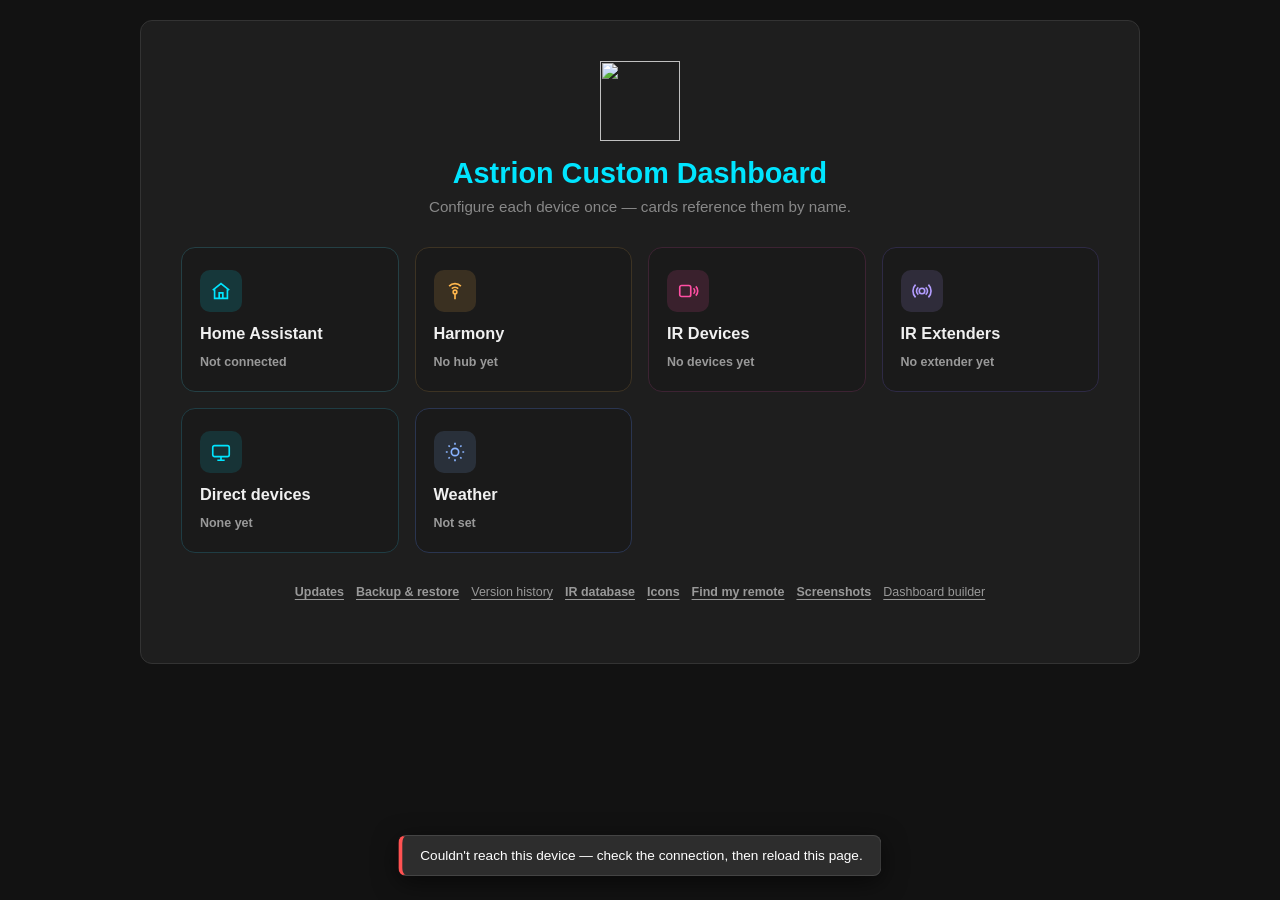
==== commit 02d93f18: "1.5.5-beta: updates on the home page, test builds and reinstall, Samsung HOME from Activities" ====
--- a/app/src/main/assets/docs/devices.html
+++ b/app/src/main/assets/docs/devices.html
@@ -30,6 +30,7 @@
                     <span data-i18n="web_dev_this_remote">This remote:</span> <b id="remoteNameLabel"></b>
                     <button type="button" class="secondary" style="margin:0 0 0 6px;padding:2px 10px" onclick="renameRemote()" data-i18n="web_dev_rename">Rename</button>
                 </div>
+                <div class="subtitle" id="updateNotice" style="margin-top:6px;display:none"></div>
             </div>
 
             <div class="tile-grid">
@@ -66,6 +67,7 @@
             </div>
 
             <div class="utility-row">
+                <button type="button" class="link-btn" onclick="showView('viewUpdates')" data-i18n="web_updates_heading">Updates</button>
                 <button type="button" class="link-btn" onclick="showView('viewBackup')" data-i18n="web_dev_backup_and_restore">Backup &amp; restore</button>
                 <a href="/builder/#history" data-i18n="web_history_title">Version history</a>
                 <button type="button" class="link-btn" onclick="showView('viewIrDatabase')" data-i18n="web_dev_ir_database">IR database</button>
@@ -717,6 +719,32 @@
             <div id="iconsList" style="margin-top:12px"></div>
         </div>
 
+        <div id="viewUpdates" class="category-view">
+            <button type="button" class="back-link" onclick="showView('viewHome')" data-i18n="web_dev_devices">← Devices</button>
+            <h2 style="margin-top:0" data-i18n="web_updates_heading">Updates</h2>
+            <div class="hint" data-i18n="web_updates_hint">The version this remote runs, the official release and the beta. Install downloads it on the remote, which then asks you to confirm.</div>
+            <div class="release-info-row" style="display:flex;align-items:center;gap:16px;margin-top:12px;flex-wrap:wrap;">
+                <span id="installedBadge"></span>
+                <span id="stableBadge"></span>
+            </div>
+            <div class="release-info-row" style="display:flex;align-items:center;gap:16px;margin-top:12px;flex-wrap:wrap;">
+                <label class="beta-switch">
+                    <input type="checkbox" id="betaToggle" onchange="toggleBetaBadge()">
+                    <span class="beta-slider"></span>
+                </label>
+                <span id="betaToggleLabel" data-i18n="web_release_also_beta">Also the beta (dev)</span>
+                <span id="betaBadge" style="display:none"></span>
+            </div>
+            <h3 class="subsection-title" data-i18n="web_updates_test_heading">Test build</h3>
+            <div class="hint" data-i18n="web_updates_test_hint">Only if you were asked to try one: a build published for a few testers, which the updates above never offer. The next beta replaces it.</div>
+            <div class="btn-row" style="margin-top:8px">
+                <button type="button" class="secondary" id="testBuildBtn" onclick="installTestBuild(this)" data-i18n="web_release_test_button">🔬 Test build…</button>
+            </div>
+            <div class="utility-row" style="margin-top:16px">
+                <a href="/builder/#history" data-i18n="web_history_title">Version history</a>
+            </div>
+        </div>
+
         <div id="viewScreenshots" class="category-view">
             <button type="button" class="back-link" onclick="showView('viewHome')" data-i18n="web_dev_devices">← Devices</button>
             <h2 style="margin-top:0" data-i18n="web_shots_heading">Screenshots</h2>
@@ -766,5 +794,6 @@
 <script src="js/denon.js"></script>
 <script src="js/devices-page.js"></script>
 <script src="js/screenshots.js"></script>
+<script src="js/updates.js"></script>
 </body>
 </html>
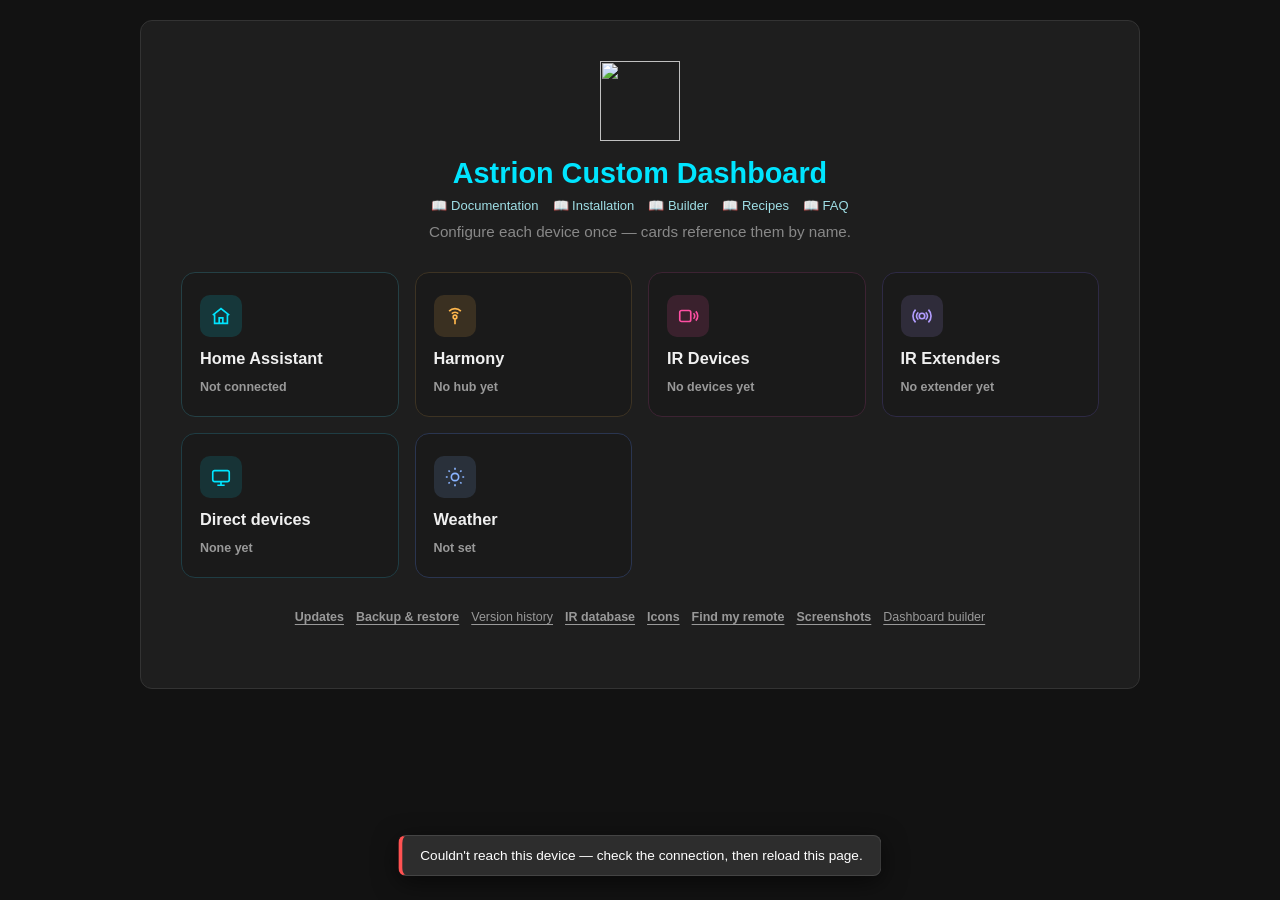
==== commit 6905a1d7: "1.5.7-beta: media remote player view, info card lists, Denon zones, Mi Box wake, popups" ====
--- a/app/src/main/assets/docs/devices.html
+++ b/app/src/main/assets/docs/devices.html
@@ -795,5 +795,6 @@
 <script src="js/devices-page.js"></script>
 <script src="js/screenshots.js"></script>
 <script src="js/updates.js"></script>
+<script src="js/help-links.js"></script>
 </body>
 </html>
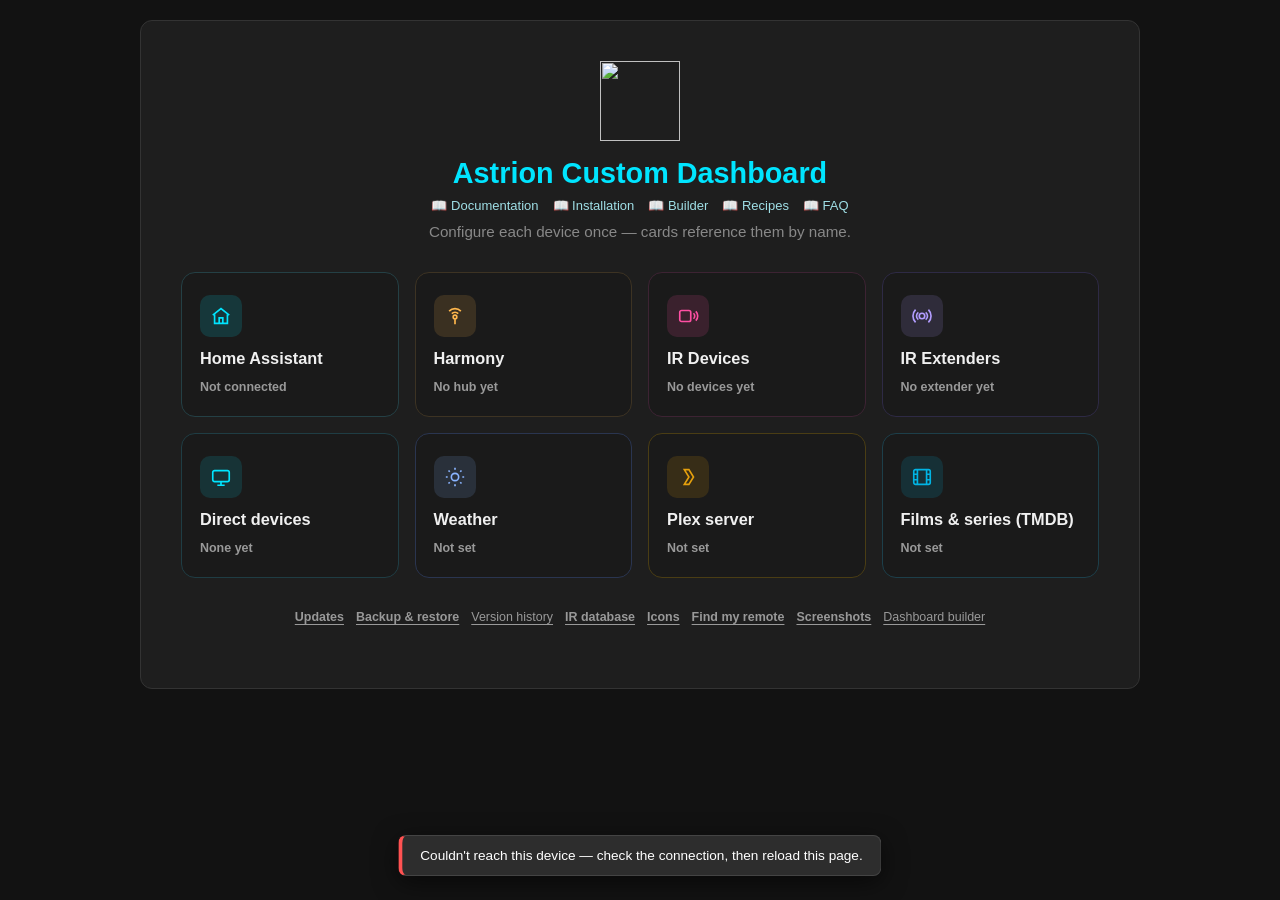
==== commit c6638da5: "1.5.9-beta: TMDB and Plex details for what's playing, Rivulet / MrMC" ====
--- a/app/src/main/assets/docs/devices.html
+++ b/app/src/main/assets/docs/devices.html
@@ -64,6 +64,16 @@
                     <span class="tile-name" data-i18n="web_dev_weather">Weather</span>
                     <span class="tile-count" id="tileWeatherCount" data-i18n="web_dev_weather_not_set">Not set</span>
                 </button>
+                <button type="button" class="tile tile-plex" onclick="showView('viewPlexServer')">
+                    <span class="tile-icon"><svg width="22" height="22" viewBox="0 0 24 24" fill="none" stroke="currentColor" stroke-width="1.8" aria-hidden="true"><path d="M8 4h5l5 8-5 8H8l5-8z"></path></svg></span>
+                    <span class="tile-name" data-i18n="web_plexdev_title">Plex server</span>
+                    <span class="tile-count" id="tilePlexCount" data-i18n="web_plexdev_tile_off">Not set</span>
+                </button>
+                <button type="button" class="tile tile-tmdb" onclick="showView('viewTmdb')">
+                    <span class="tile-icon"><svg width="22" height="22" viewBox="0 0 24 24" fill="none" stroke="currentColor" stroke-width="1.8" aria-hidden="true"><rect x="3" y="4" width="18" height="16" rx="2"></rect><path d="M7 4v16M17 4v16M3 9h4M3 15h4M17 9h4M17 15h4"></path></svg></span>
+                    <span class="tile-name" data-i18n="web_tmdb_title">Films &amp; series (TMDB)</span>
+                    <span class="tile-count" id="tileTmdbCount" data-i18n="web_tmdb_tile_off">Not set</span>
+                </button>
             </div>
 
             <div class="utility-row">
@@ -694,6 +704,20 @@
             <div id="irDatabaseFilesList"></div>
         </div>
 
+        <!-- ---- Plex server (1.5.9, js/plex.js) ------------------------------ -->
+        <div id="viewPlexServer" class="category-view">
+            <button type="button" class="back-link" onclick="showView('viewHome')" data-i18n="web_dev_devices">← Devices</button>
+            <h2 class="view-title"><svg width="24" height="24" viewBox="0 0 24 24" fill="none" stroke="currentColor" stroke-width="1.8" aria-hidden="true"><path d="M8 4h5l5 8-5 8H8l5-8z"></path></svg><span data-i18n="web_plexdev_title">Plex server</span></h2>
+            <div class="section-box" id="plexServerBox"></div>
+        </div>
+
+        <!-- ---- TMDB (1.5.9, js/tmdb.js) ------------------------------------- -->
+        <div id="viewTmdb" class="category-view">
+            <button type="button" class="back-link" onclick="showView('viewHome')" data-i18n="web_dev_devices">← Devices</button>
+            <h2 class="view-title"><svg width="24" height="24" viewBox="0 0 24 24" fill="none" stroke="currentColor" stroke-width="1.8" aria-hidden="true"><rect x="3" y="4" width="18" height="16" rx="2"></rect><path d="M7 4v16M17 4v16M3 9h4M3 15h4M17 9h4M17 15h4"></path></svg><span data-i18n="web_tmdb_title">Films &amp; series (TMDB)</span></h2>
+            <div class="section-box" id="tmdbBox"></div>
+        </div>
+
         <!-- ---- Built-in weather (1.3.2, js/weather.js) ---------------------- -->
         <div id="viewWeather" class="category-view">
             <button type="button" class="back-link" onclick="showView('viewHome')" data-i18n="web_dev_devices">← Devices</button>
@@ -786,6 +810,8 @@
 
 <script src="js/i18n.js"></script>
 <script src="js/weather.js"></script>
+<script src="js/tmdb.js"></script>
+<script src="js/plex.js"></script>
 <script src="js/androidtv.js"></script>
 <script src="js/zidoo.js"></script>
 <script src="js/lgtv.js"></script>
--- a/app/src/main/assets/docs/styles.css
+++ b/app/src/main/assets/docs/styles.css
@@ -808,6 +808,10 @@
 .tile.tile-extender .tile-icon { background: rgba(179,157,255,0.14); color: #B39DFF; }
 .tile.tile-weather { border-color: #2a3550; } .tile.tile-weather:hover, .tile.tile-weather:focus-visible { border-color: #8AB4FF; }
 .tile.tile-weather .tile-icon { background: rgba(138,180,255,0.14); color: #8AB4FF; }
+.tile.tile-tmdb { border-color: #1d3f4a; } .tile.tile-tmdb:hover, .tile.tile-tmdb:focus-visible { border-color: #01B4E4; }
+.tile.tile-plex { border-color: #4a3d14; } .tile.tile-plex:hover, .tile.tile-plex:focus-visible { border-color: #E5A00D; }
+.tile.tile-plex .tile-icon { background: rgba(229,160,13,0.14); color: #E5A00D; }
+.tile.tile-tmdb .tile-icon { background: rgba(1,180,228,0.14); color: #01B4E4; }
 .weather-place { display: flex; align-items: center; gap: 8px; flex-wrap: wrap; margin-bottom: 6px; }
 .weather-place button { margin-left: auto; }
 .weather-result { display: block; width: 100%; text-align: left; margin-top: 6px; }
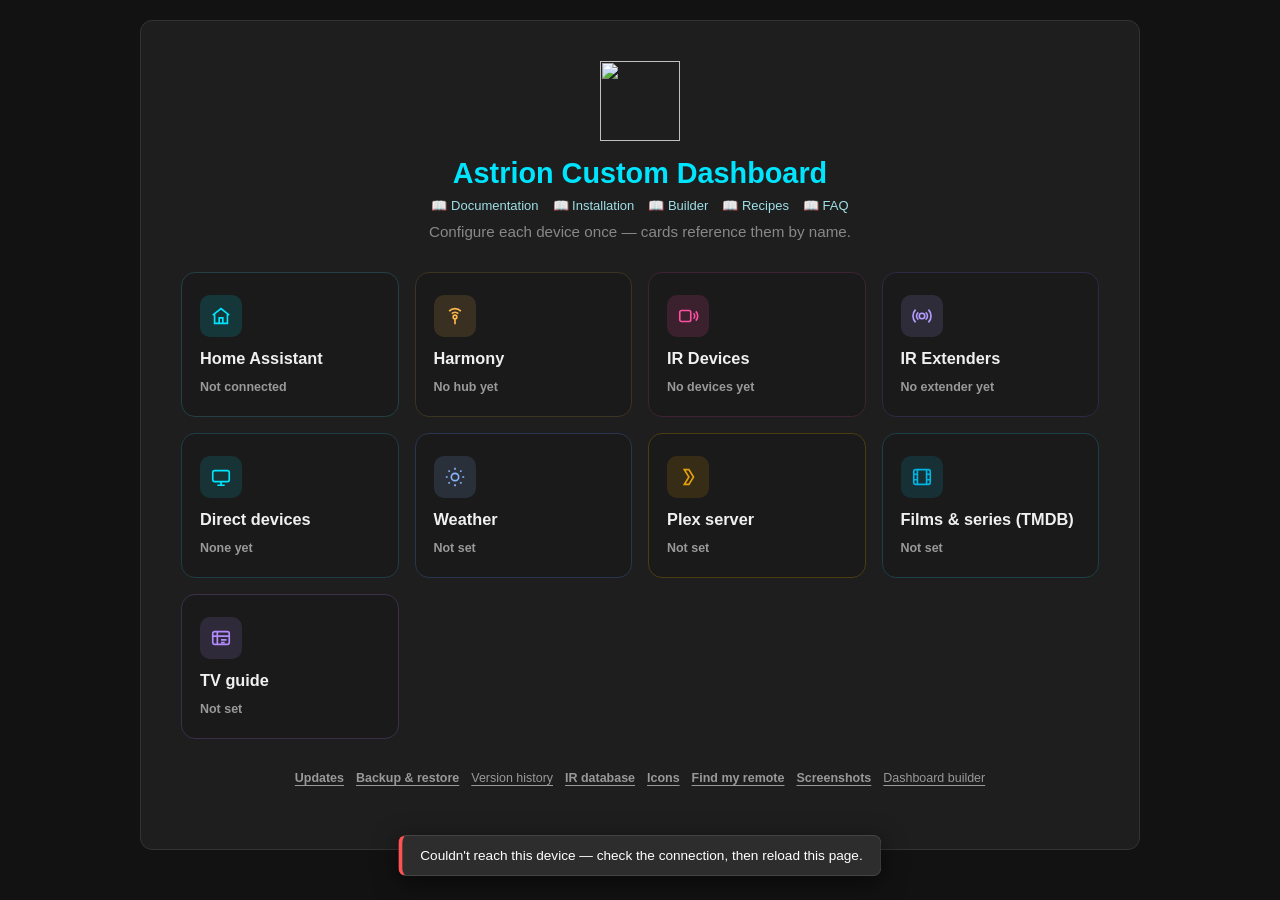
==== commit 706a36d9: "1.6.0: TV guide, Bluetooth wake, media remote options, stable release" ====
--- a/app/src/main/assets/docs/devices.html
+++ b/app/src/main/assets/docs/devices.html
@@ -74,6 +74,11 @@
                     <span class="tile-name" data-i18n="web_tmdb_title">Films &amp; series (TMDB)</span>
                     <span class="tile-count" id="tileTmdbCount" data-i18n="web_tmdb_tile_off">Not set</span>
                 </button>
+                <button type="button" class="tile tile-epg" onclick="showView('viewEpg')">
+                    <span class="tile-icon"><svg width="22" height="22" viewBox="0 0 24 24" fill="none" stroke="currentColor" stroke-width="1.8" aria-hidden="true"><rect x="3" y="5" width="18" height="14" rx="2"></rect><path d="M3 10h18M8 5v14M12 14h6M12 17h4"></path></svg></span>
+                    <span class="tile-name" data-i18n="web_epg_title">TV guide</span>
+                    <span class="tile-count" id="tileEpgCount" data-i18n="web_epg_tile_off">Not set</span>
+                </button>
             </div>
 
             <div class="utility-row">
@@ -704,18 +709,25 @@
             <div id="irDatabaseFilesList"></div>
         </div>
 
-        <!-- ---- Plex server (1.5.9, js/plex.js) ------------------------------ -->
+        <!-- ---- Plex server (1.6.0, js/plex.js) ------------------------------ -->
         <div id="viewPlexServer" class="category-view">
             <button type="button" class="back-link" onclick="showView('viewHome')" data-i18n="web_dev_devices">← Devices</button>
             <h2 class="view-title"><svg width="24" height="24" viewBox="0 0 24 24" fill="none" stroke="currentColor" stroke-width="1.8" aria-hidden="true"><path d="M8 4h5l5 8-5 8H8l5-8z"></path></svg><span data-i18n="web_plexdev_title">Plex server</span></h2>
             <div class="section-box" id="plexServerBox"></div>
         </div>
 
-        <!-- ---- TMDB (1.5.9, js/tmdb.js) ------------------------------------- -->
+        <!-- ---- TMDB (1.6.0, js/tmdb.js) ------------------------------------- -->
         <div id="viewTmdb" class="category-view">
             <button type="button" class="back-link" onclick="showView('viewHome')" data-i18n="web_dev_devices">← Devices</button>
             <h2 class="view-title"><svg width="24" height="24" viewBox="0 0 24 24" fill="none" stroke="currentColor" stroke-width="1.8" aria-hidden="true"><rect x="3" y="4" width="18" height="16" rx="2"></rect><path d="M7 4v16M17 4v16M3 9h4M3 15h4M17 9h4M17 15h4"></path></svg><span data-i18n="web_tmdb_title">Films &amp; series (TMDB)</span></h2>
             <div class="section-box" id="tmdbBox"></div>
+        </div>
+
+        <!-- ---- TV guide (1.6.0, js/epg.js) --------------------------------- -->
+        <div id="viewEpg" class="category-view">
+            <button type="button" class="back-link" onclick="showView('viewHome')" data-i18n="web_dev_devices">← Devices</button>
+            <h2 class="view-title"><svg width="24" height="24" viewBox="0 0 24 24" fill="none" stroke="currentColor" stroke-width="1.8" aria-hidden="true"><rect x="3" y="5" width="18" height="14" rx="2"></rect><path d="M3 10h18M8 5v14M12 14h6M12 17h4"></path></svg><span data-i18n="web_epg_title">TV guide</span></h2>
+            <div class="section-box" id="epgBox"></div>
         </div>
 
         <!-- ---- Built-in weather (1.3.2, js/weather.js) ---------------------- -->
@@ -811,6 +823,7 @@
 <script src="js/i18n.js"></script>
 <script src="js/weather.js"></script>
 <script src="js/tmdb.js"></script>
+<script src="js/epg.js"></script>
 <script src="js/plex.js"></script>
 <script src="js/androidtv.js"></script>
 <script src="js/zidoo.js"></script>
--- a/app/src/main/assets/docs/styles.css
+++ b/app/src/main/assets/docs/styles.css
@@ -812,6 +812,8 @@
 .tile.tile-plex { border-color: #4a3d14; } .tile.tile-plex:hover, .tile.tile-plex:focus-visible { border-color: #E5A00D; }
 .tile.tile-plex .tile-icon { background: rgba(229,160,13,0.14); color: #E5A00D; }
 .tile.tile-tmdb .tile-icon { background: rgba(1,180,228,0.14); color: #01B4E4; }
+.tile.tile-epg { border-color: #3d2f4a; } .tile.tile-epg:hover, .tile.tile-epg:focus-visible { border-color: #B28BFF; }
+.tile.tile-epg .tile-icon { background: rgba(178,139,255,0.14); color: #B28BFF; }
 .weather-place { display: flex; align-items: center; gap: 8px; flex-wrap: wrap; margin-bottom: 6px; }
 .weather-place button { margin-left: auto; }
 .weather-result { display: block; width: 100%; text-align: left; margin-top: 6px; }
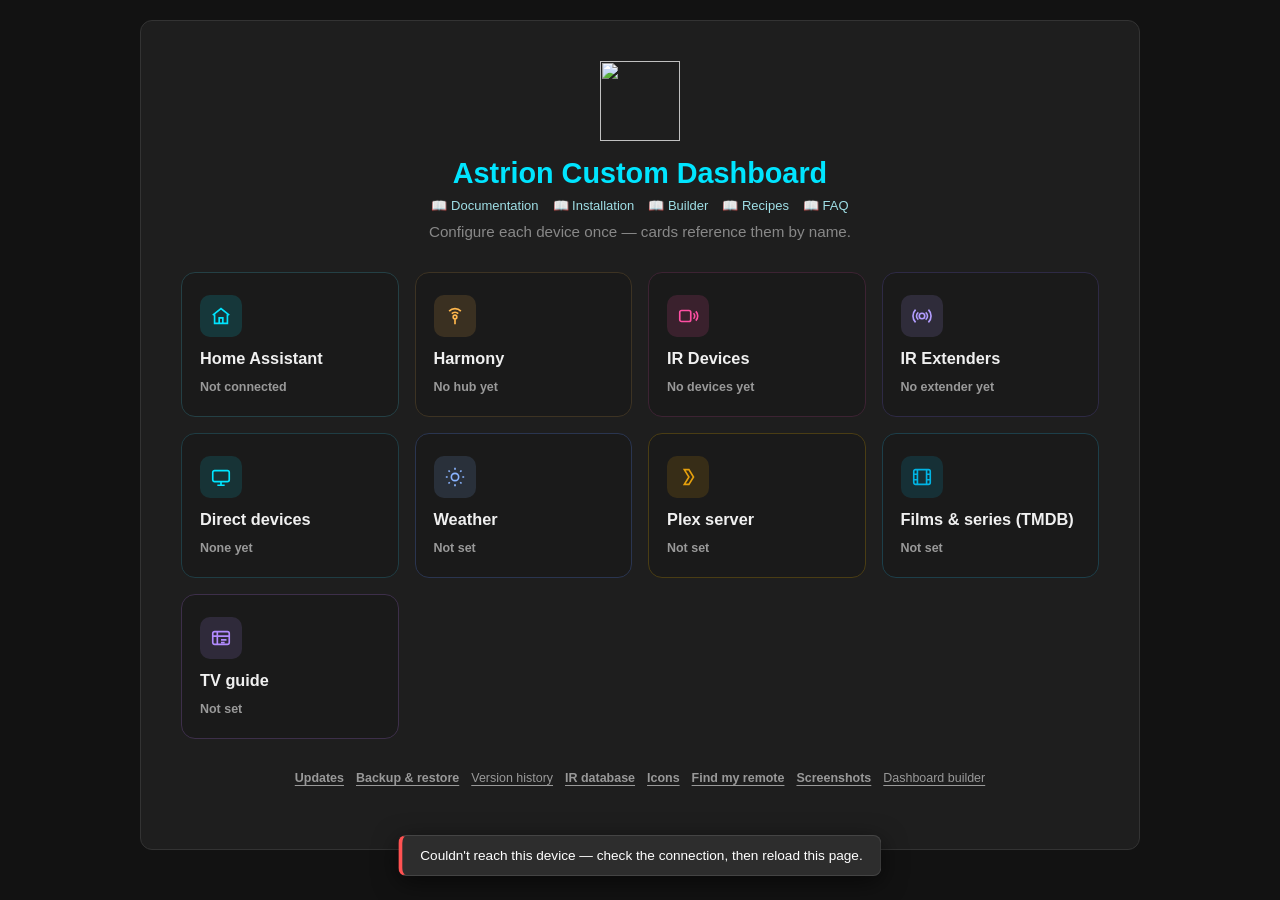
==== commit 98eb558f: "1.6.3-beta: Sonos, Playnite covers, sheets, PC unlock and fullscreen" ====
--- a/app/src/main/assets/docs/devices.html
+++ b/app/src/main/assets/docs/devices.html
@@ -346,7 +346,7 @@
                 <button type="button" role="tab" class="direct-tab" data-tab="tv" onclick="showDirectTab('tv')"><svg width="18" height="18" viewBox="0 0 24 24" fill="none" stroke="currentColor" stroke-width="1.8" aria-hidden="true"><rect x="3" y="5" width="18" height="12" rx="2"></rect><path d="M8 21h8"></path></svg><span data-i18n="web_dev_direct_tab_tv">TV &amp; box</span><span class="direct-count" id="directCountTv">0</span></button>
                 <button type="button" role="tab" class="direct-tab" data-tab="players" onclick="showDirectTab('players')"><svg width="18" height="18" viewBox="0 0 24 24" fill="none" stroke="currentColor" stroke-width="1.8" aria-hidden="true"><rect x="3" y="7" width="18" height="10" rx="2"></rect><path d="M10 10l4 2-4 2z"></path></svg><span data-i18n="web_dev_direct_tab_players">Players</span><span class="direct-count" id="directCountPlayers">0</span></button>
                 <button type="button" role="tab" class="direct-tab" data-tab="audio" onclick="showDirectTab('audio')"><svg width="18" height="18" viewBox="0 0 24 24" fill="none" stroke="currentColor" stroke-width="1.8" aria-hidden="true"><rect x="6" y="3" width="12" height="18" rx="2"></rect><circle cx="12" cy="14" r="3"></circle><circle cx="12" cy="7" r="1"></circle></svg><span data-i18n="web_dev_direct_tab_audio">Audio</span><span class="direct-count" id="directCountAudio">0</span></button>
-                <button type="button" role="tab" class="direct-tab" data-tab="light" onclick="showDirectTab('light')"><svg width="18" height="18" viewBox="0 0 24 24" fill="none" stroke="currentColor" stroke-width="1.8" aria-hidden="true"><path d="M9 18h6M10 21h4M12 3a6 6 0 0 0-4 10.5c.8.8 1 1.5 1 2.5h6c0-1 .2-1.7 1-2.5A6 6 0 0 0 12 3z"></path></svg><span data-i18n="web_dev_direct_tab_light">Lighting</span><span class="direct-count">0</span></button>
+                <button type="button" role="tab" class="direct-tab" data-tab="light" onclick="showDirectTab('light')"><svg width="18" height="18" viewBox="0 0 24 24" fill="none" stroke="currentColor" stroke-width="1.8" aria-hidden="true"><path d="M9 18h6M10 21h4M12 3a6 6 0 0 0-4 10.5c.8.8 1 1.5 1 2.5h6c0-1 .2-1.7 1-2.5A6 6 0 0 0 12 3z"></path></svg><span data-i18n="web_dev_direct_tab_light">Lighting</span><span class="direct-count" id="directCountLight">0</span></button>
             </div>
             <div class="direct-pane" data-pane="tv">
 <div id="viewAppleTv" class="direct-block">
@@ -613,6 +613,41 @@
             </div>
         </div>
 
+<div id="viewPlaynite" class="direct-block" style="margin-top:28px">
+            <h3 class="direct-block-title"><svg width="20" height="20" viewBox="0 0 24 24" fill="none" stroke="currentColor" stroke-width="1.8" aria-hidden="true"><rect x="3" y="4" width="18" height="12" rx="2"></rect><path d="M8 20h8M12 16v4"></path></svg><span data-i18n="web_dev_playnite">PC (Playnite)</span></h3>
+            <details class="direct-about"><summary data-i18n="web_dev_direct_about">How it works</summary>
+            <div class="hint" style="margin-bottom:10px" data-i18n-html="web_dev_playnite_hint">
+                Control a gaming or media PC running <b>Playnite</b>, with no Home Assistant: install the free
+                <b>Astrion Custom Dashboard</b> extension in Playnite and the PC shows up as a <code>media_player</code> entity
+                (for example <code>media_player.playnite_salon</code>): the game running with its cover, your installed
+                games as sources (picking one starts it), turning the PC on (Wake-on-LAN) and off. For the media player and
+                media remote cards, buttons, hotkeys and Activities.
+            </div>
+            </details>
+            <div id="playnitesList" style="margin-bottom:14px"></div>
+            <div class="btn-row">
+                <button type="button" onclick="openDeviceForm('playnite')" data-i18n="web_dev_add_playnite">+ Add a PC (Playnite)</button>
+            </div>
+
+            <div id="playniteForm" class="section-box" style="display:none;margin-top:14px">
+                <h3 class="subsection-title" style="margin-top:0" data-i18n="web_dev_add_a_playnite">Add a PC (Playnite)</h3>
+                <div class="hint" style="margin-bottom:10px" data-i18n-html="web_dev_playnite_form_hint">
+                    Install the <b>Astrion Custom Dashboard</b> extension in Playnite, open Playnite, then enter the PC's IP address and the code
+                    shown in Playnite (<i>Extensions › Astrion Custom Dashboard › Show the code for the remote</i>).
+                </div>
+                <label data-i18n="web_dev_zidoo_ip">IP address</label>
+                <input type="text" id="playniteHost" placeholder="192.168.1.60" autocomplete="off">
+                <label data-i18n="web_dev_playnite_code">Code shown in Playnite</label>
+                <input type="text" id="playniteCode" placeholder="123456" inputmode="numeric" maxlength="6" autocomplete="off">
+                <label data-i18n="web_config_harmony_name_label">Name</label>
+                <input type="text" id="playniteName" placeholder="e.g., Living Room" data-i18n-attr="placeholder:web_card_ph_name_room">
+                <div class="btn-row" style="margin-top:10px">
+                    <button id="playniteAddBtn" type="button" onclick="addPlaynite()" data-i18n="web_dev_sky_add_btn">Add</button>
+                    <button type="button" class="secondary" onclick="closeDeviceForms()" data-i18n="web_cancel">Cancel</button>
+                </div>
+            </div>
+        </div>
+
             </div>
             <div class="direct-pane" data-pane="audio">
 <div id="viewDenon" class="direct-block">
@@ -650,9 +685,120 @@
                 </div>
             </div>
         </div>
+<div id="viewSpotify" class="direct-block" style="margin-top:28px">
+            <h3 class="direct-block-title"><svg width="20" height="20" viewBox="0 0 24 24" fill="none" stroke="currentColor" stroke-width="1.8" stroke-linecap="round" aria-hidden="true"><circle cx="12" cy="12" r="9"></circle><path d="M7.5 9.5c3-1 6.5-.7 9 .8M8 12.5c2.5-.7 5.3-.4 7.3.7M8.6 15.3c2-.5 4-.3 5.6.5"></path></svg><span data-i18n="web_dev_spotify">Spotify</span></h3>
+            <details class="direct-about"><summary data-i18n="web_dev_direct_about">How it works</summary>
+            <div class="hint" style="margin-bottom:10px" data-i18n-html="web_dev_spotify_hint">
+                Control Spotify from the remote, without Home Assistant: what plays (title, artist, cover, progress), play/pause, next, volume, shuffle and repeat,
+                the Spotify Connect device it plays on (TV, receiver, speaker), "Search music" and your playlists. The account becomes a
+                <code>media_player.spotify_…</code> entity for the media player and media remote cards. The remote controls Spotify: the sound comes out of your devices.
+                Spotify Premium is needed.
+            </div>
+            </details>
+            <div id="spotifyList" style="margin-bottom:14px"></div>
+            <div class="btn-row">
+                <button type="button" onclick="openDeviceForm('spotify')" data-i18n="web_dev_add_spotify">+ Add Spotify account</button>
+            </div>
+
+            <div id="spotifyForm" class="section-box" style="display:none;margin-top:14px">
+                <h3 class="subsection-title" style="margin-top:0" data-i18n="web_dev_add_a_spotify">Add a Spotify account</h3>
+                <div class="hint" style="margin-bottom:10px" data-i18n-html="web_dev_spotify_step1">
+                    <b>1.</b> On <a href="https://developer.spotify.com/dashboard" target="_blank" rel="noopener">Spotify's developer dashboard</a>, sign in and <b>Create app</b>:
+                    any name, <b>Web API</b> ticked, and as <b>Redirect URI</b> exactly <code>http://127.0.0.1:8888/callback</code>. Copy its <b>Client ID</b> here.
+                </div>
+                <label data-i18n="web_dev_spotify_client_id">Client ID</label>
+                <input type="text" id="spotifyClientId" placeholder="32 letters and digits" autocomplete="off" spellcheck="false">
+                <label data-i18n="web_config_harmony_name_label">Name</label>
+                <input type="text" id="spotifyName" placeholder="Spotify" autocomplete="off">
+                <div class="btn-row" style="margin:10px 0">
+                    <button id="spotifyStartBtn" type="button" onclick="startSpotify()" data-i18n="web_dev_spotify_signin_btn">Sign in to Spotify</button>
+                </div>
+                <div id="spotifyStep2" style="display:none">
+                    <div class="hint" style="margin-bottom:10px" data-i18n-html="web_dev_spotify_step2">
+                        <b>2.</b> Spotify opened in a new tab: accept. It then lands on a page that doesn't load (<code>127.0.0.1</code>) — that's expected.
+                        Copy that page's <b>whole address</b> and paste it here.
+                    </div>
+                    <input type="text" id="spotifyLanding" placeholder="http://127.0.0.1:8888/callback?code=…" autocomplete="off" spellcheck="false">
+                    <div class="btn-row" style="margin-top:10px">
+                        <button id="spotifyFinishBtn" type="button" onclick="finishSpotify()" data-i18n="web_dev_spotify_finish_btn">Finish</button>
+                        <button type="button" class="secondary" onclick="closeDeviceForms()" data-i18n="web_cancel">Cancel</button>
+                    </div>
+                </div>
+            </div>
+        </div>
+<div id="viewSonos" class="direct-block" style="margin-top:28px">
+            <h3 class="direct-block-title"><svg width="20" height="20" viewBox="0 0 24 24" fill="none" stroke="currentColor" stroke-width="1.8" aria-hidden="true"><rect x="6" y="3" width="12" height="18" rx="3"></rect><circle cx="12" cy="13" r="3.5"></circle><circle cx="12" cy="7" r="1"></circle></svg><span data-i18n="web_dev_sonos">Sonos</span></h3>
+            <details class="direct-about"><summary data-i18n="web_dev_direct_about">How it works</summary>
+            <div class="hint" style="margin-bottom:10px" data-i18n-html="web_dev_sonos_hint">
+                Control your Sonos speakers directly on your network, without Home Assistant or a Sonos account: each speaker becomes a
+                <code>media_player.sonos_…</code> entity with what plays and its cover, play/pause, next, seek, volume, mute, shuffle and repeat,
+                its TV or line-in and your Sonos favourites as sources, and grouping for the speaker group card. The remote reads the speakers
+                every 2 seconds while they play; a portable speaker that sleeps (Roam, Move) shows as unavailable until it wakes.
+            </div>
+            </details>
+            <div id="sonosList" style="margin-bottom:14px"></div>
+            <div class="btn-row">
+                <button type="button" onclick="openDeviceForm('sonos')" data-i18n="web_dev_add_sonos">+ Add Sonos speakers</button>
+            </div>
+
+            <div id="sonosForm" class="section-box" style="display:none;margin-top:14px">
+                <h3 class="subsection-title" style="margin-top:0" data-i18n="web_dev_add_a_sonos">Add Sonos speakers</h3>
+                <div class="hint" style="margin-bottom:10px" data-i18n-html="web_dev_sonos_form_hint">
+                    The remote looks for your speakers on the network. If none shows up, type one speaker's IP address
+                    (Sonos app › <i>Settings › System › About my system</i>): the others are found through it.
+                </div>
+                <label data-i18n="web_dev_sonos_ip">IP address of one speaker (optional)</label>
+                <input type="text" id="sonosHost" placeholder="192.168.1.40" autocomplete="off">
+                <div class="btn-row" style="margin:10px 0">
+                    <button id="sonosFindBtn" type="button" onclick="findSonos()" data-i18n="web_dev_sonos_find_btn">Find speakers</button>
+                    <button type="button" class="secondary" onclick="closeDeviceForms()" data-i18n="web_cancel">Cancel</button>
+                </div>
+                <div id="sonosFound"></div>
+                <div class="btn-row" id="sonosAddRow" style="display:none;margin-top:10px">
+                    <button id="sonosAddBtn" type="button" onclick="addSonos()" data-i18n="web_dev_sonos_add_btn">Add the speakers ticked</button>
+                </div>
+            </div>
+        </div>
             </div>
             <div class="direct-pane" data-pane="light">
-                <div class="direct-soon"><svg width="28" height="28" viewBox="0 0 24 24" fill="none" stroke="currentColor" stroke-width="1.8" aria-hidden="true"><path d="M9 18h6M10 21h4M12 3a6 6 0 0 0-4 10.5c.8.8 1 1.5 1 2.5h6c0-1 .2-1.7 1-2.5A6 6 0 0 0 12 3z"></path></svg><span data-i18n="web_dev_direct_soon_light">Coming later: the Philips Hue bridge.</span></div>
+<div id="viewHue" class="direct-block">
+            <h3 class="direct-block-title"><svg width="20" height="20" viewBox="0 0 24 24" fill="none" stroke="currentColor" stroke-width="1.8" aria-hidden="true"><path d="M9 18h6M10 21h4M12 3a6 6 0 0 0-4 10.5c.8.8 1 1.5 1 2.5h6c0-1 .2-1.7 1-2.5A6 6 0 0 0 12 3z"></path></svg><span data-i18n="web_dev_hue">Philips Hue bridge</span></h3>
+            <details class="direct-about"><summary data-i18n="web_dev_direct_about">How it works</summary>
+            <div class="hint" style="margin-bottom:10px" data-i18n-html="web_dev_hue_hint">
+                Control your Philips Hue lights directly through the bridge, the way the Hue app does — no Home Assistant. Each light and plug becomes a
+                <code>light.hue_…</code> entity (for example <code>light.hue_lampe_salon</code>), each room and zone too
+                (<code>light.hue_salon</code>, every light at once), plus <code>light.hue_all</code> for the whole home, and each scene a
+                <code>scene.hue_…</code> (for example <code>scene.hue_salon_detente</code>). Use them in the light card (brightness, colour, white,
+                effects), buttons, scene tiles, hotkeys and Activities. The bridge tells the remote at once when a light changes from the Hue app or a switch.
+            </div>
+            <div class="hint" style="margin-bottom:10px" data-i18n-html="web_dev_hue_bridge_hint">
+                The square bridge (v2) and the Hue Bridge Pro. A light renamed in the Hue app keeps its entity, so your cards keep working.
+            </div>
+            </details>
+            <div id="huesList" style="margin-bottom:14px"></div>
+            <div class="btn-row">
+                <button type="button" onclick="openDeviceForm('hue')" data-i18n="web_dev_add_hue">+ Add Hue bridge</button>
+            </div>
+
+            <div id="hueForm" class="section-box" style="display:none;margin-top:14px">
+                <h3 class="subsection-title" style="margin-top:0" data-i18n="web_dev_add_a_hue">Add a Hue bridge</h3>
+                <div class="hint" style="margin-bottom:10px" data-i18n="web_dev_hue_form_hint">
+                    Find the bridge, or enter its IP address (Hue app › Settings › Bridges › ⓘ). Then press the round button on top of the bridge and, within 30 seconds, Pair.
+                </div>
+                <div class="btn-row" style="margin-bottom:10px">
+                    <button id="hueFindBtn" type="button" class="secondary" onclick="findHueBridges()" data-i18n="web_dev_hue_find_btn">Find the bridge</button>
+                </div>
+                <div id="hueFound" style="margin-bottom:10px"></div>
+                <label data-i18n="web_dev_zidoo_ip">IP address</label>
+                <input type="text" id="hueHost" placeholder="192.168.1.30" autocomplete="off">
+                <label data-i18n="web_config_harmony_name_label">Name</label>
+                <input type="text" id="hueName" placeholder="e.g., Living Room" data-i18n-attr="placeholder:web_card_ph_name_room">
+                <div class="btn-row" style="margin-top:10px">
+                    <button id="hueAddBtn" type="button" onclick="addHue()" data-i18n="web_dev_hue_pair_btn">Pair</button>
+                    <button type="button" class="secondary" onclick="closeDeviceForms()" data-i18n="web_cancel">Cancel</button>
+                </div>
+            </div>
+        </div>
             </div>
         </div>
 
@@ -828,6 +974,10 @@
 <script src="js/androidtv.js"></script>
 <script src="js/zidoo.js"></script>
 <script src="js/lgtv.js"></script>
+<script src="js/hue.js"></script>
+<script src="js/spotify.js"></script>
+<script src="js/playnite.js"></script>
+<script src="js/sonos.js"></script>
 <script src="js/sky.js"></script>
 <script src="js/samsung.js"></script>
 <script src="js/denon.js"></script>
--- a/app/src/main/assets/docs/styles.css
+++ b/app/src/main/assets/docs/styles.css
@@ -406,7 +406,7 @@
      dashboard editor. Sized in the same true-dp px scale as everything else
      here, so it stays proportionally correct at thumbnail or expanded size. */
   .preview-add-fab {
-    position: absolute; right: 16px; bottom: 16px; z-index: 5;
+    position: absolute; right: 16px; bottom: 70px; z-index: 6; /* above the page bar (1.6.3) */
     width: 52px; height: 52px; border-radius: 50%;
     background: #00E5FF; color: #121212; border: none;
     font-size: 28px; font-weight: 600; line-height: 1;
@@ -428,7 +428,24 @@
   .remote-status-bar .sb-time { justify-self: center; }
   .remote-status-bar .sb-battery { justify-self: end; }
   /* Matches PageContent's real padding: 10dp horizontal, 8dp vertical.[cite: 1] */
-  .remote-screen-content { flex: 1; overflow-y: auto; overflow-x: hidden; padding: 8px 10px; box-sizing: border-box; }
+  .remote-screen-content { flex: 1; overflow-y: auto; overflow-x: hidden; padding: 8px 10px; box-sizing: border-box; display: flex; flex-direction: column; }
+  .remote-screen-content > * { flex-shrink: 0; }
+  /* 1.6.3: "pin": "bottom" cards, below the scrolling ones on an inset band, as PageContent draws them. */
+  .remote-screen-content > .preview-pinned { position: sticky; bottom: -8px; margin: auto -10px -8px; padding: 8px 10px; background: var(--inset); z-index: 5; }
+  .remote-screen-content > .preview-pinned ~ .preview-pinned { margin-top: 0; }
+  .card:has(> .preview-row) { background: transparent; }
+  .preview-row-cell > .card { margin: 0; }
+  /* 1.6.3: the page bar under the pages (dots, page name, "‹ back"), 54 dp as PageIndicator. */
+  .preview-page-bar { flex: 0 0 auto; height: 54px; box-sizing: border-box; padding: 5px 10px; display: grid; grid-template-columns: 1fr auto 1fr; align-items: center; background: var(--bg); }
+  .preview-page-bar .pb-back { justify-self: start; color: var(--accent); font-size: 12px; white-space: nowrap; overflow: hidden; text-overflow: ellipsis; max-width: 100%; }
+  .preview-page-bar .pb-back b { font-size: 18px; margin-right: 4px; }
+  .preview-page-bar .pb-dots { display: flex; align-items: center; }
+  .preview-page-bar .pb-dot { width: 8px; height: 8px; border-radius: 50%; margin: 0 5px; background: var(--control); cursor: pointer; }
+  .preview-page-bar .pb-dot.on { width: 10px; height: 10px; background: var(--accent); }
+  .preview-page-bar .pb-more { color: var(--muted); font-size: 12px; margin: 0 2px; }
+  .preview-page-bar .pb-name { justify-self: end; color: var(--muted); font-size: 12px; font-weight: 500; white-space: nowrap; overflow: hidden; text-overflow: ellipsis; max-width: 100%; }
+  .preview-hscroll { scrollbar-width: none; }
+  .preview-hscroll::-webkit-scrollbar { display: none; }
   .remote-tap-hint { text-align: center; font-size: 0.72rem; color: #666; margin-top: 8px; }
 
   /* --- physical buttons: mirror the real remote's layout/labels; no
@@ -643,7 +660,7 @@
   .preview-cover.layout-horizontal { display: flex; align-items: center; gap: 12px; }
   .preview-cover.layout-default { display: flex; flex-direction: column; gap: 12px; }
   .preview-cover.layout-vertical { display: flex; flex-direction: column; align-items: center; gap: 8px; }
-  .pc-icon { width: 42px; height: 42px; border-radius: 12px; background: var(--control); display: flex; align-items: center; justify-content: center; flex: 0 0 auto; }
+  .pc-icon { width: 42px; height: 42px; border-radius: var(--icon-radius, 12px); background: var(--control); display: flex; align-items: center; justify-content: center; flex: 0 0 auto; }
   .pc-icon.pc-icon-lg { width: 48px; height: 48px; }
   .pc-icon svg { width: 24px; height: 24px; fill: var(--icon); }
   .pc-namestate { display: flex; flex-direction: column; min-width: 0; }
@@ -694,13 +711,14 @@
   .pm-full-btn.pm-accent { background: var(--accent2); opacity: 1; }
   .pm-full-btn svg { width: 24px; height: 24px; fill: #fff; }
 
-  .preview-clock-weather { background: var(--card); border-radius: 18px; padding: 12px; display: flex; align-items: center; gap: 12px; }
+  .preview-clock-weather { display: flex; align-items: center; gap: 12px; }
   .preview-clock-weather .cw-emoji { font-size: 34px; }
   .preview-clock-weather .cw-time { color: var(--text); font-size: 26px; font-weight: 300; line-height: 1.1; }
   .preview-clock-weather .cw-date { color: var(--muted); font-size: 12px; }
   .preview-clock-weather .cw-right { text-align: right; color: var(--muted); font-size: 11px; }
   .preview-clock-weather .cw-temp { color: var(--text); font-size: 20px; font-weight: 600; }
-  .preview-clock-weather-wrap { display: flex; flex-direction: column; gap: 8px; }
+  /* 1.6.3: the forecast sits inside the card, as ClockWeatherCard draws it. */
+  .preview-clock-weather-wrap { display: flex; flex-direction: column; gap: 8px; background: var(--card); border-radius: 18px; padding: 12px; }
   .cw-forecast-row { display: flex; align-items: center; gap: 8px; font-size: 12px; color: var(--muted); }
   .cw-forecast-row .cw-fday { width: 34px; }
   .cw-forecast-row .cw-femoji { width: 22px; text-align: center; }
